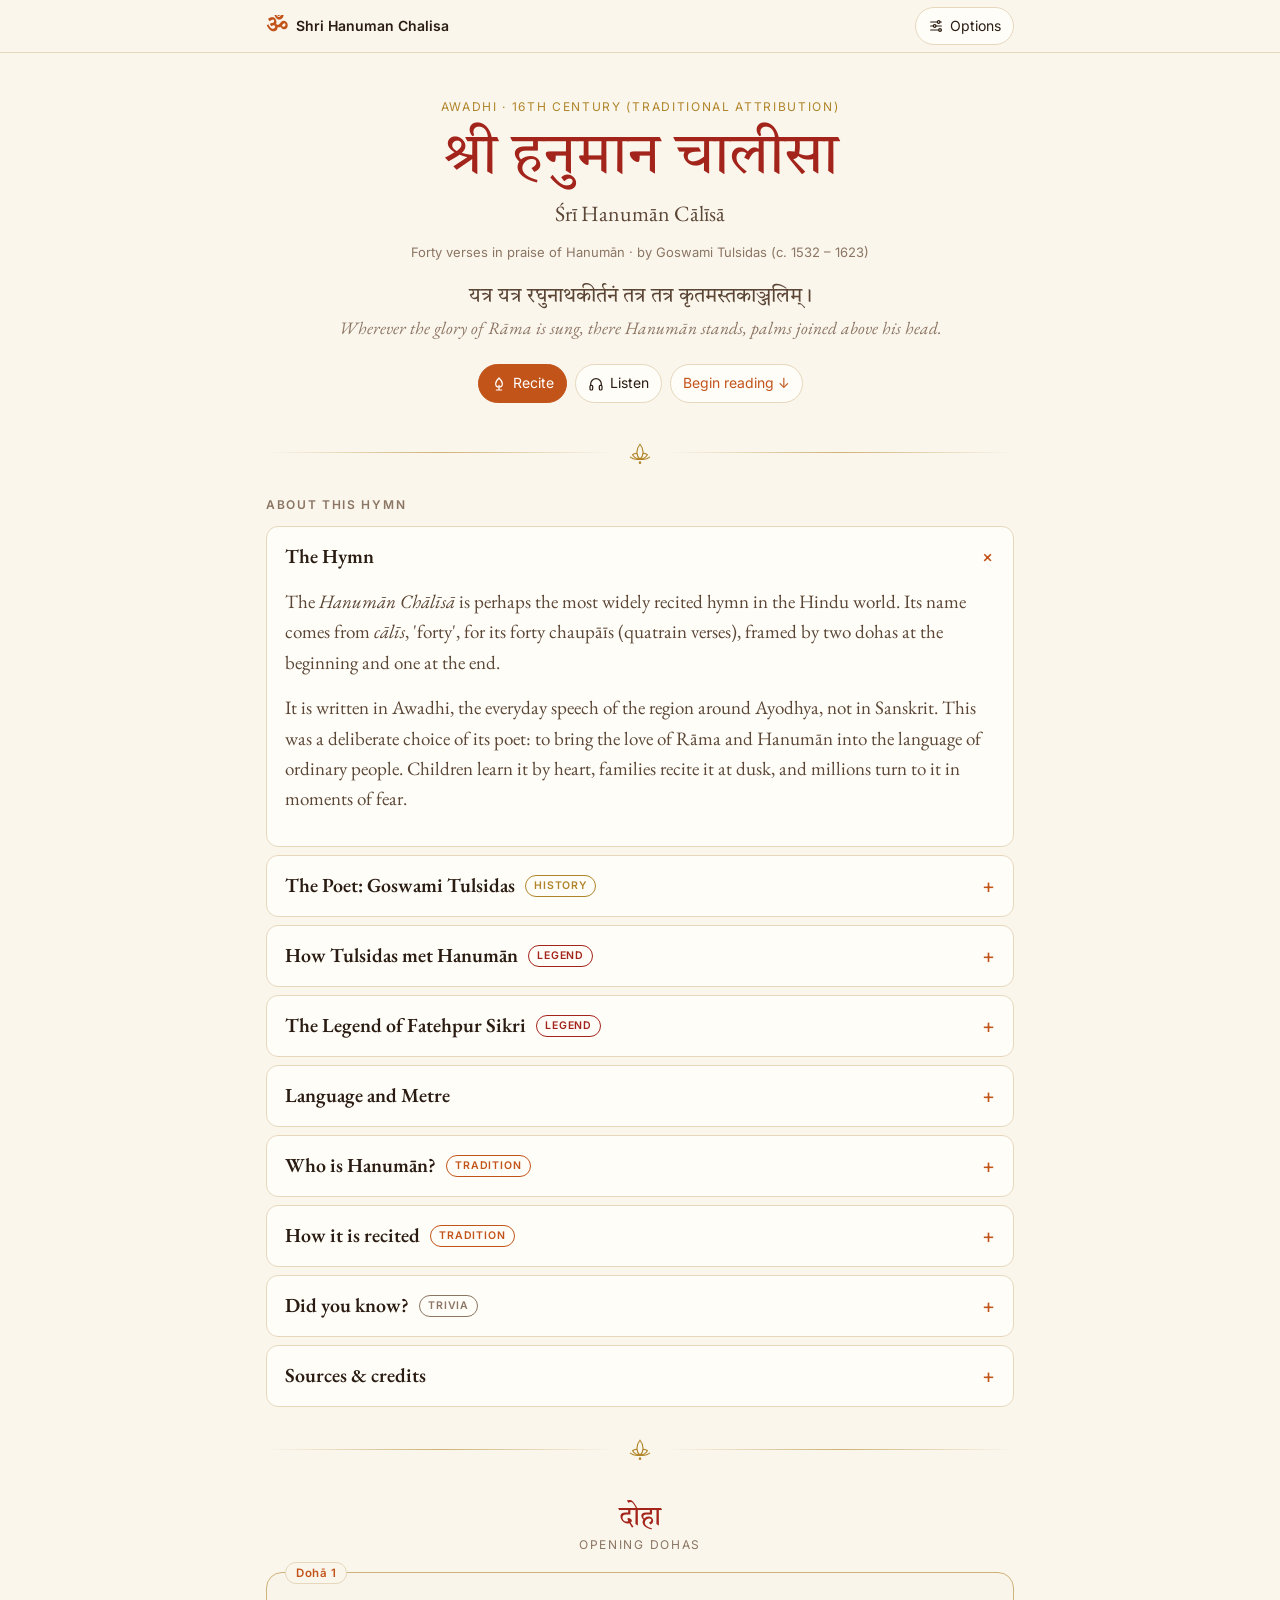
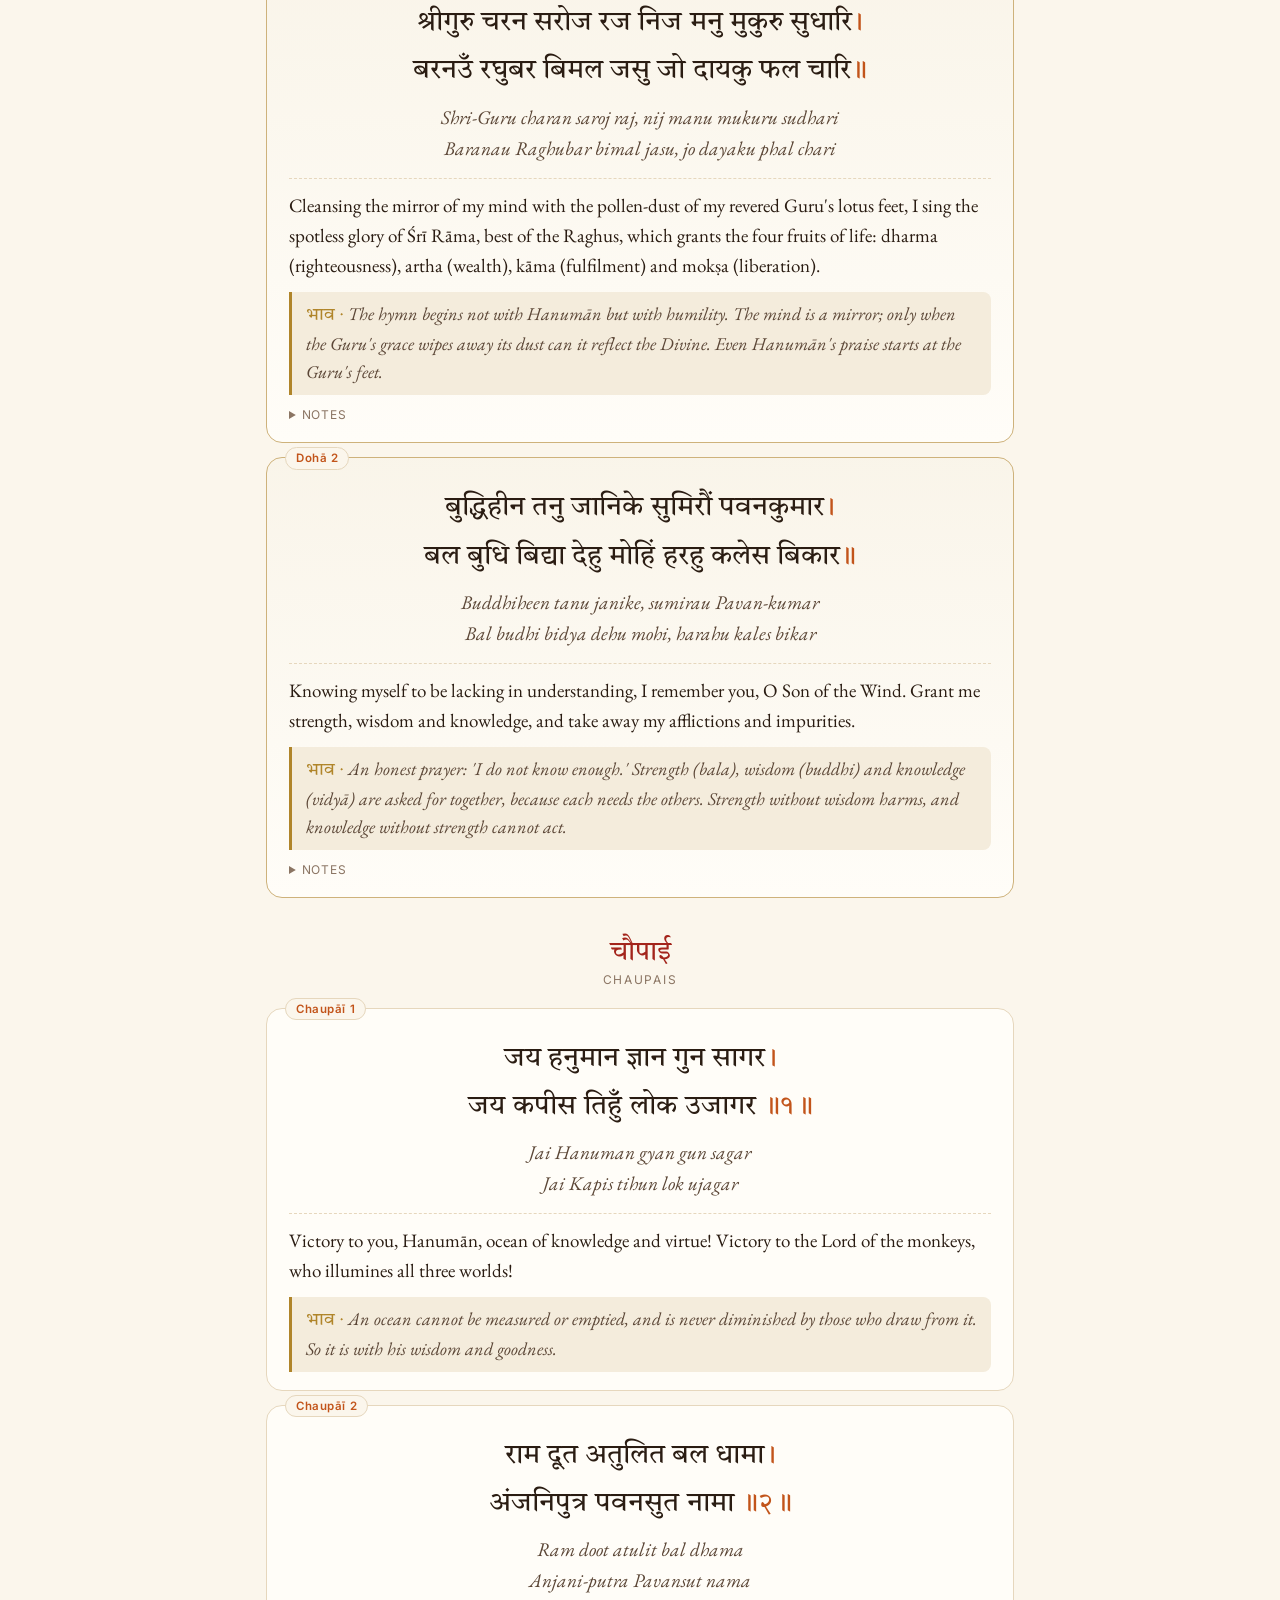
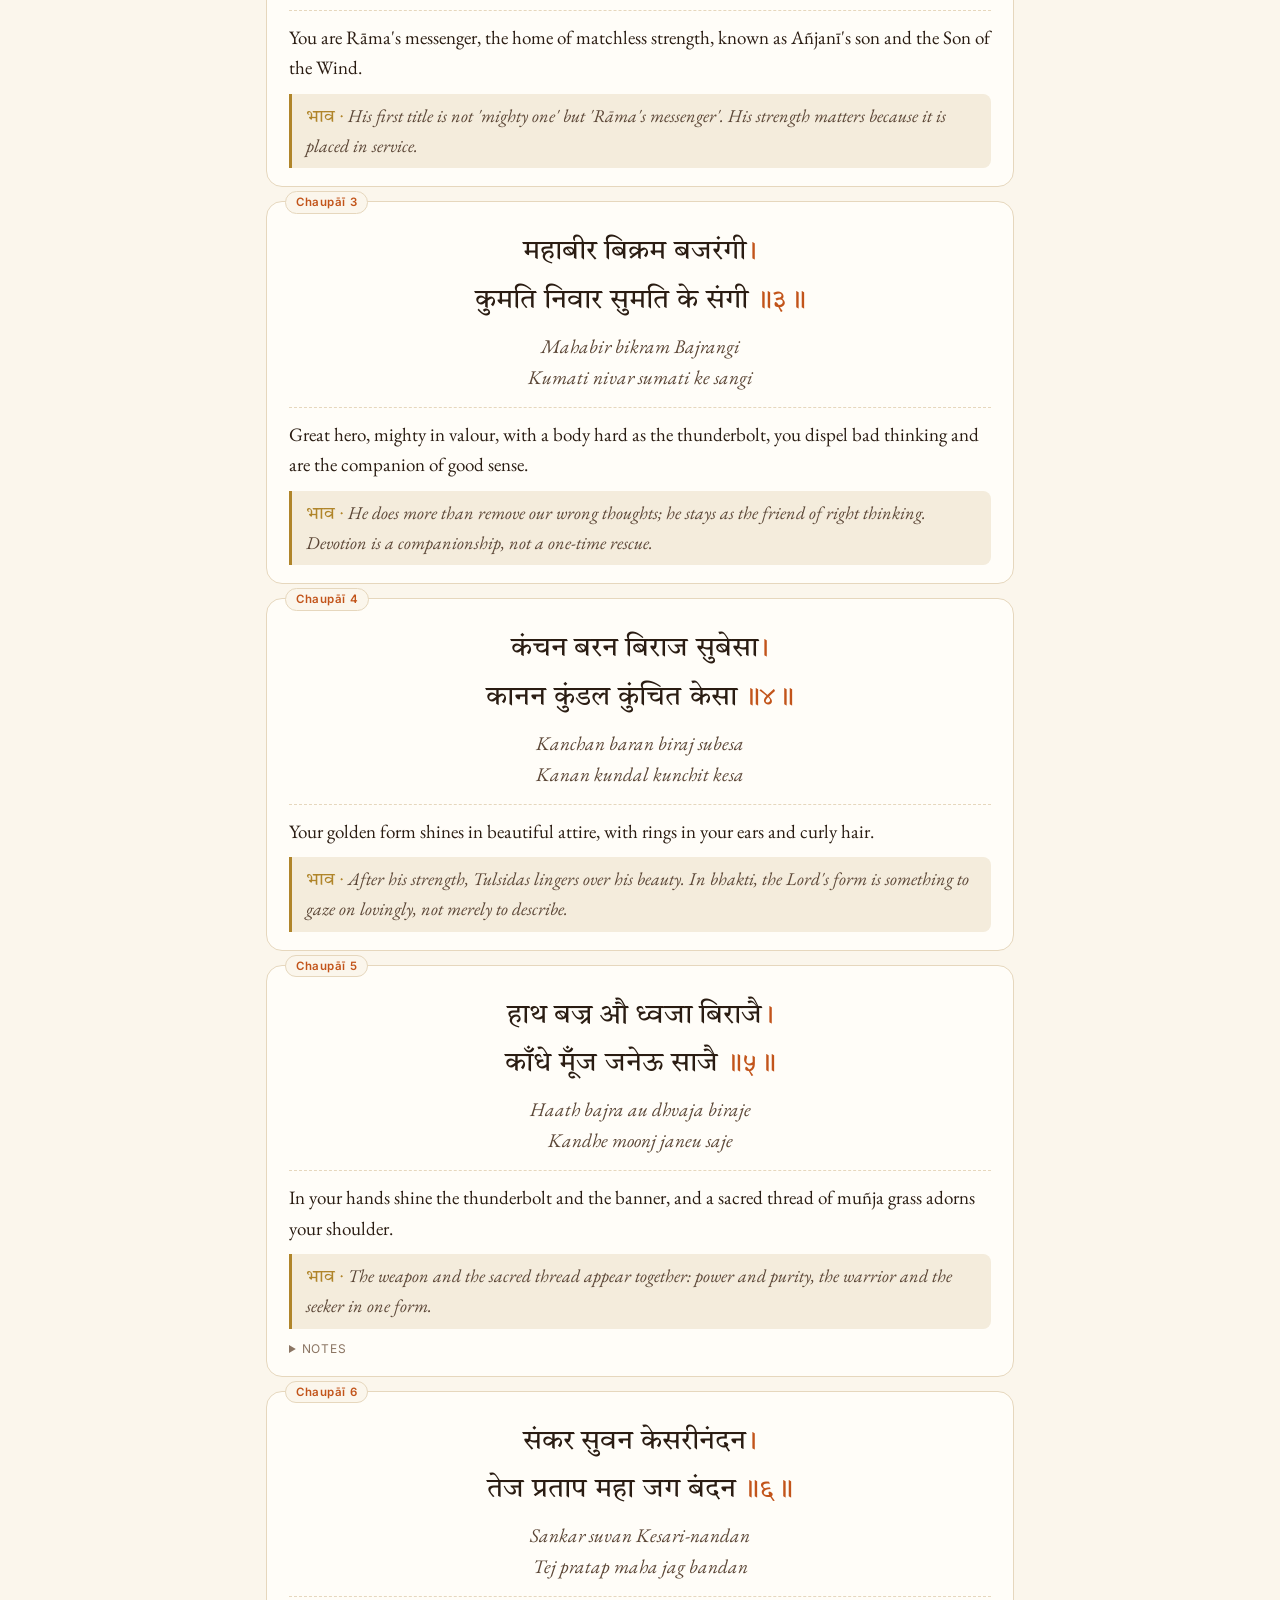
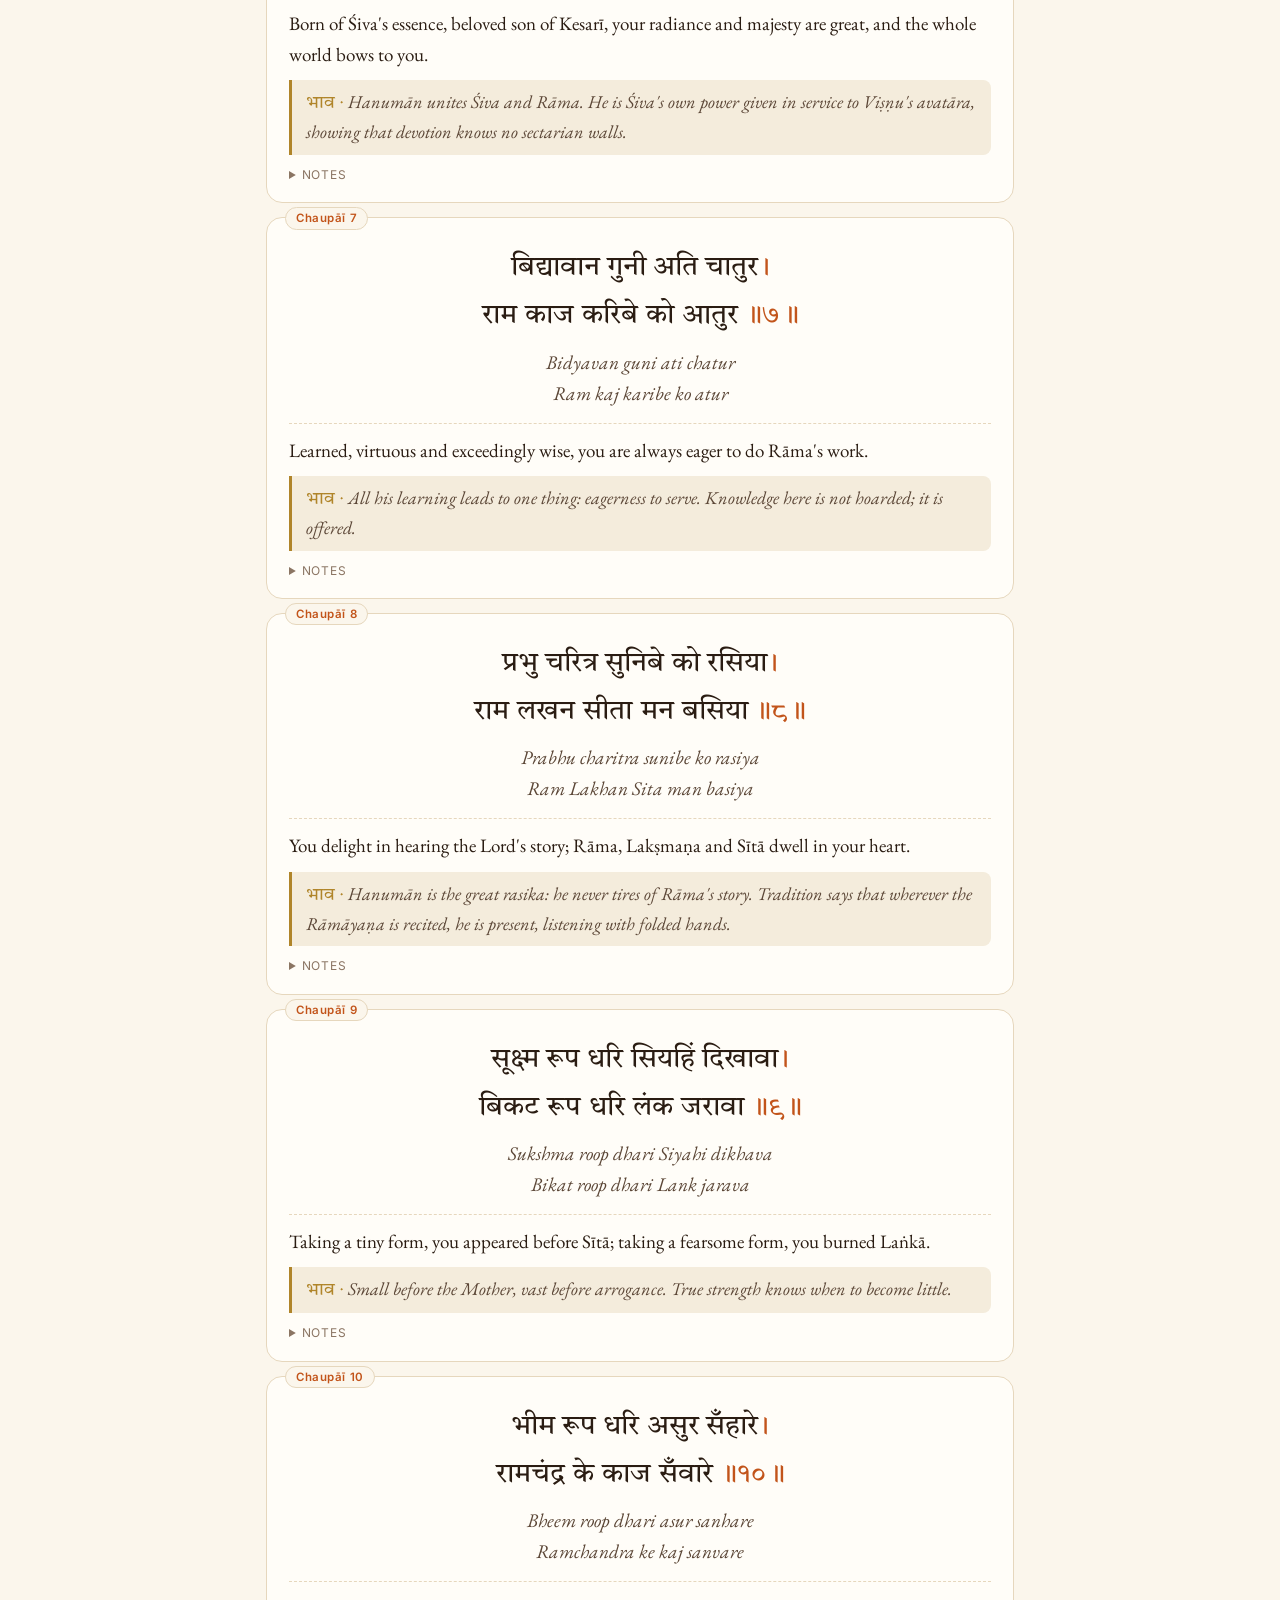
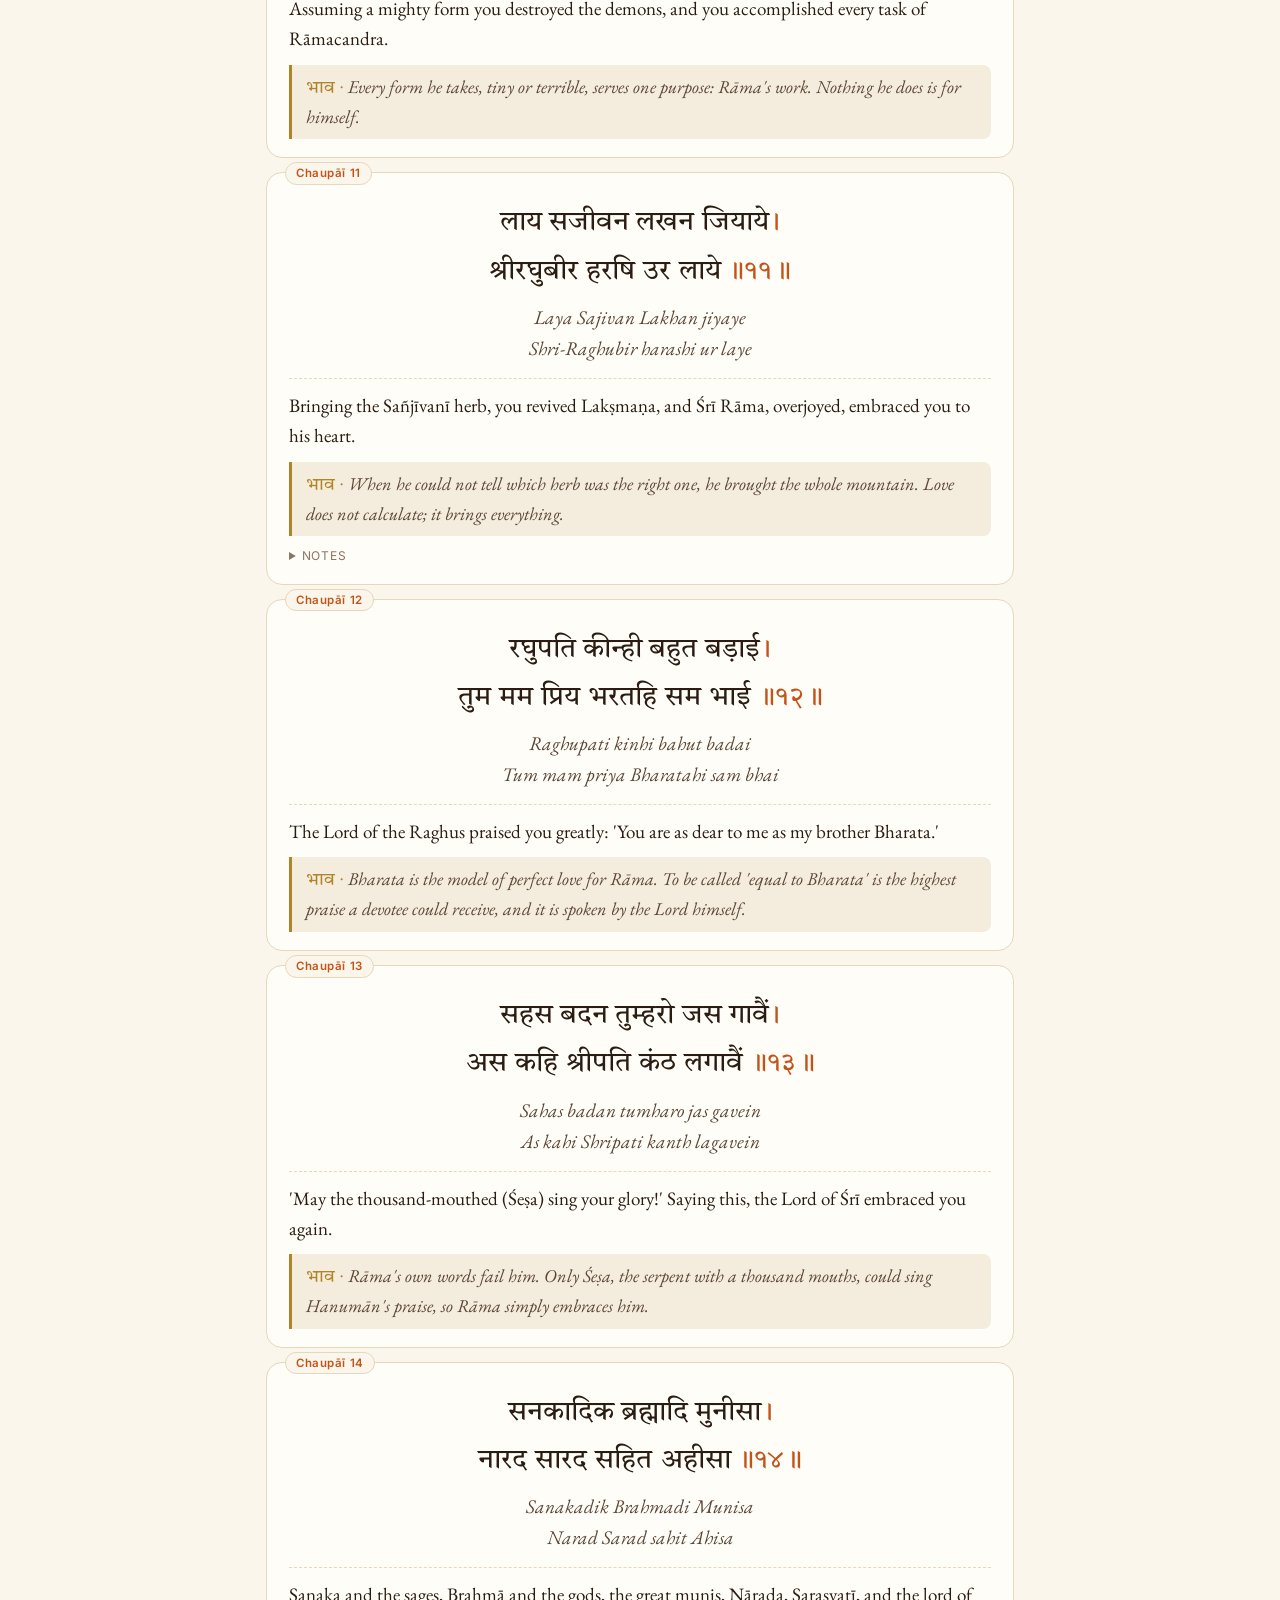
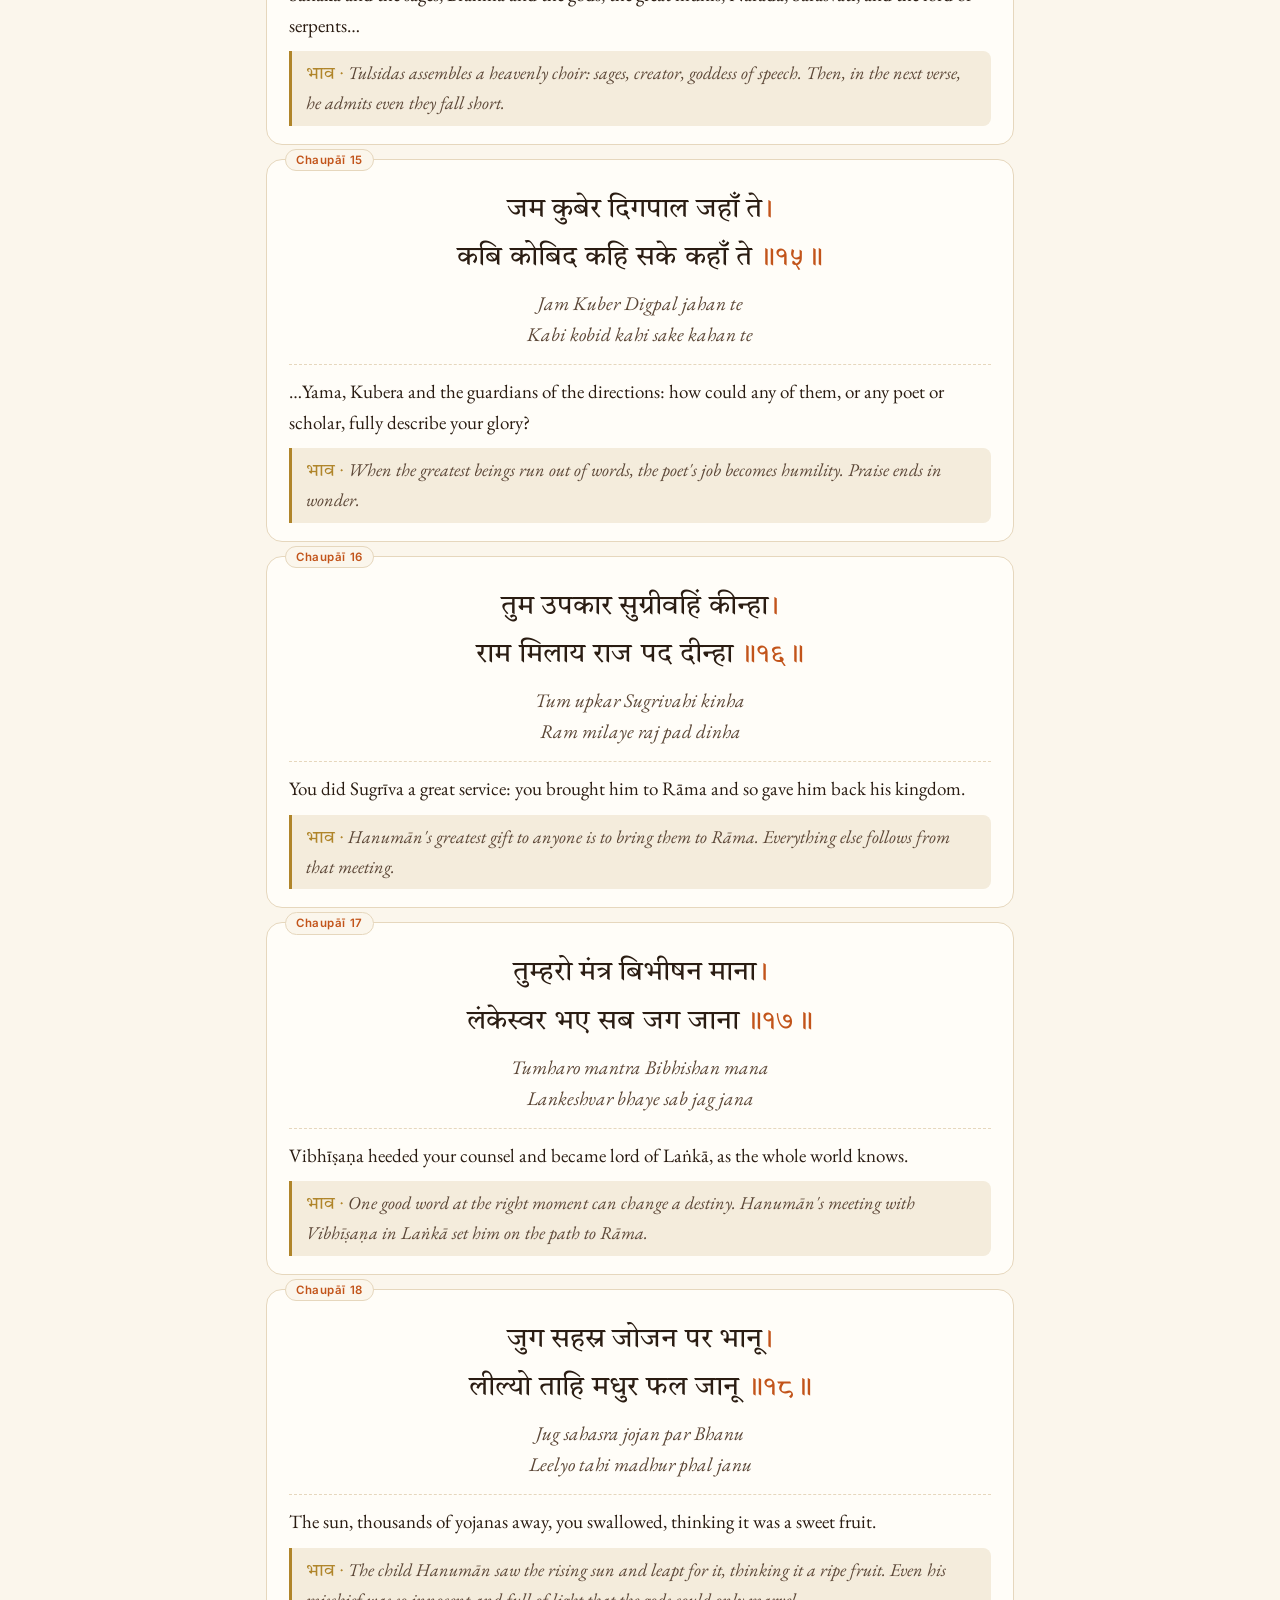
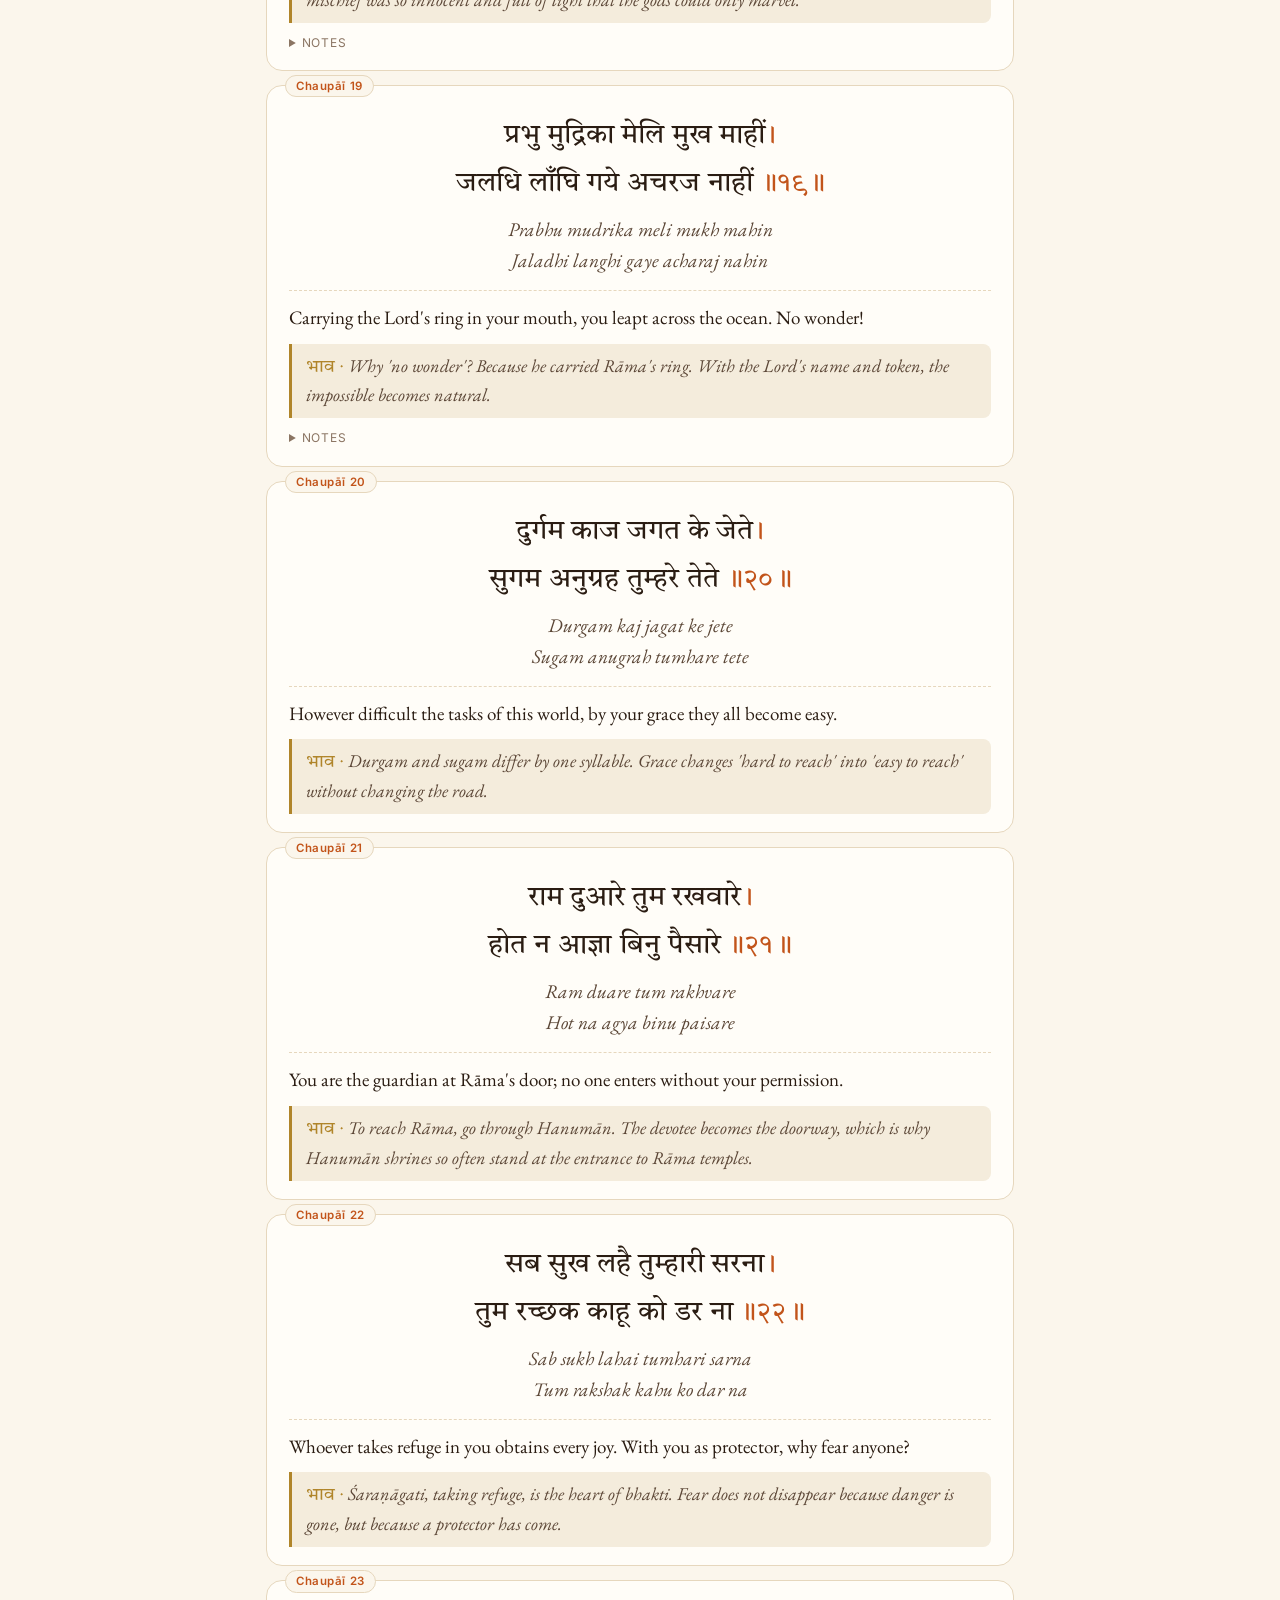
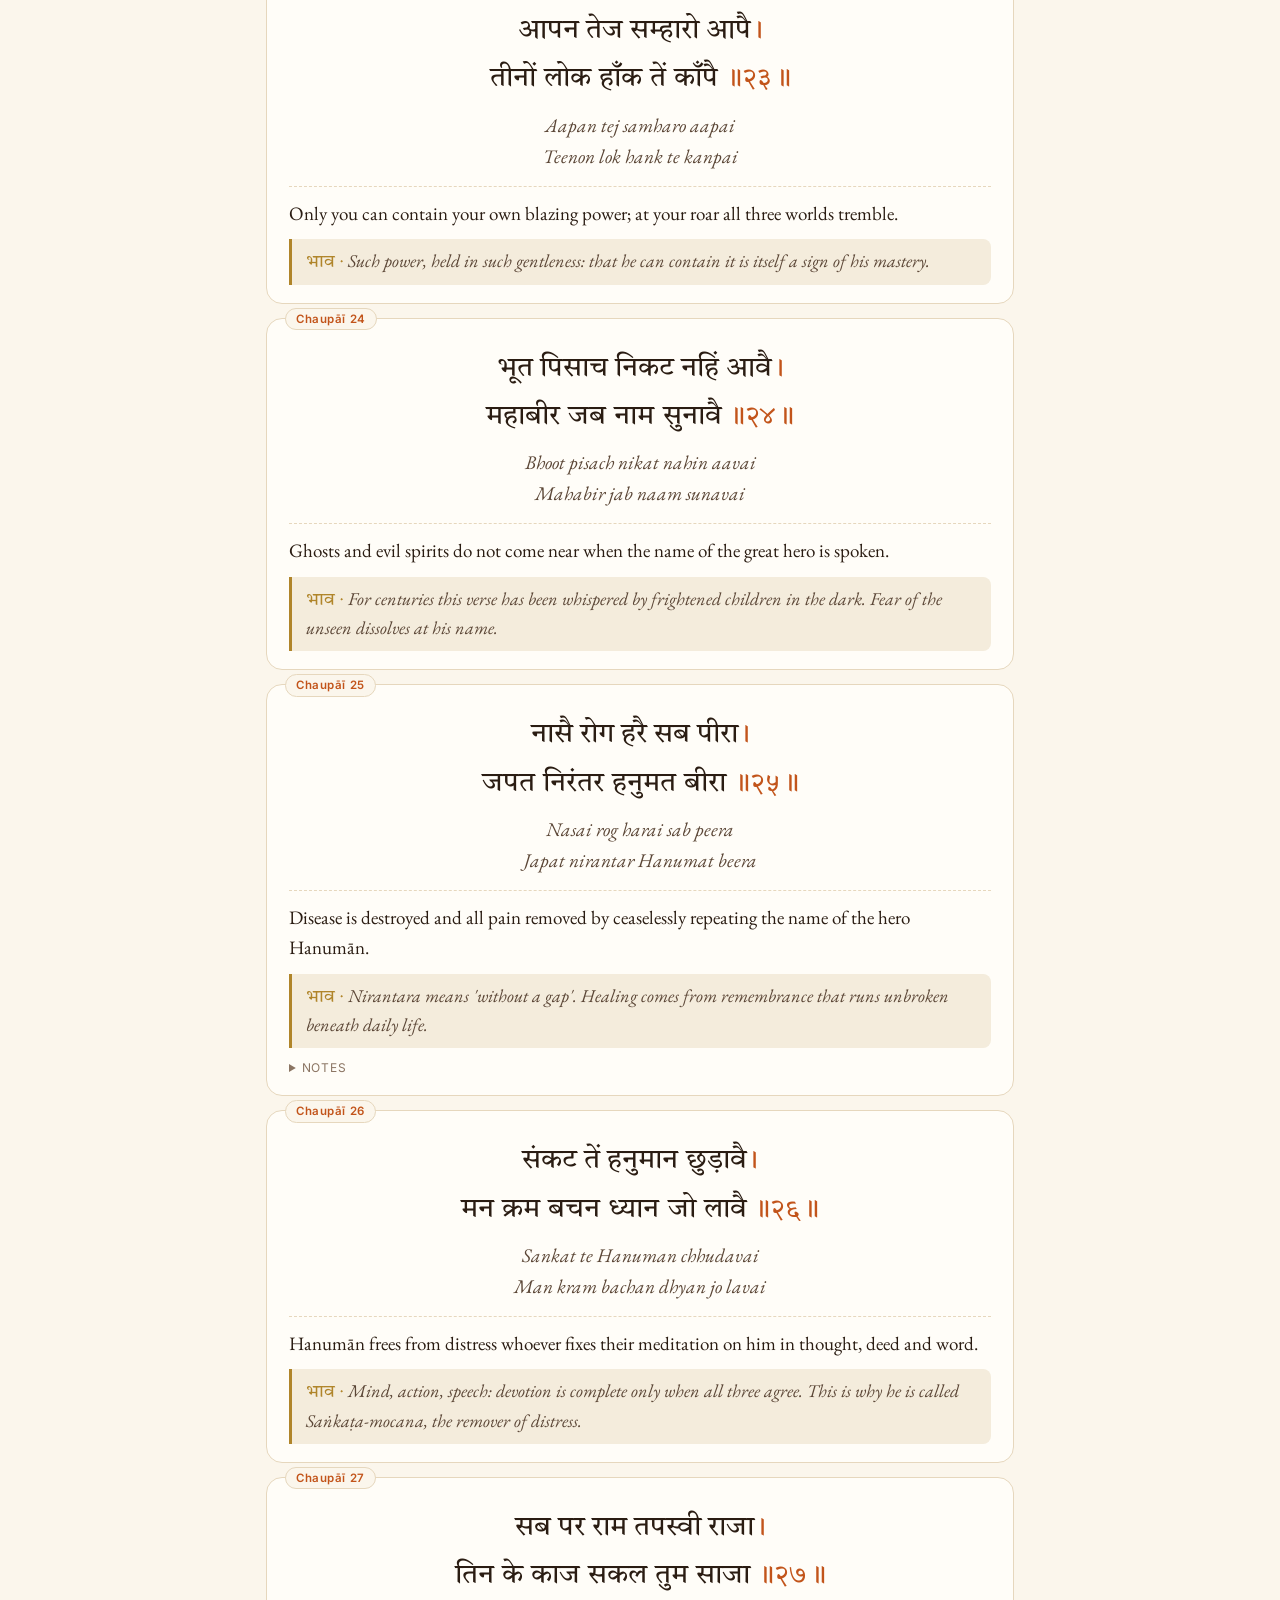
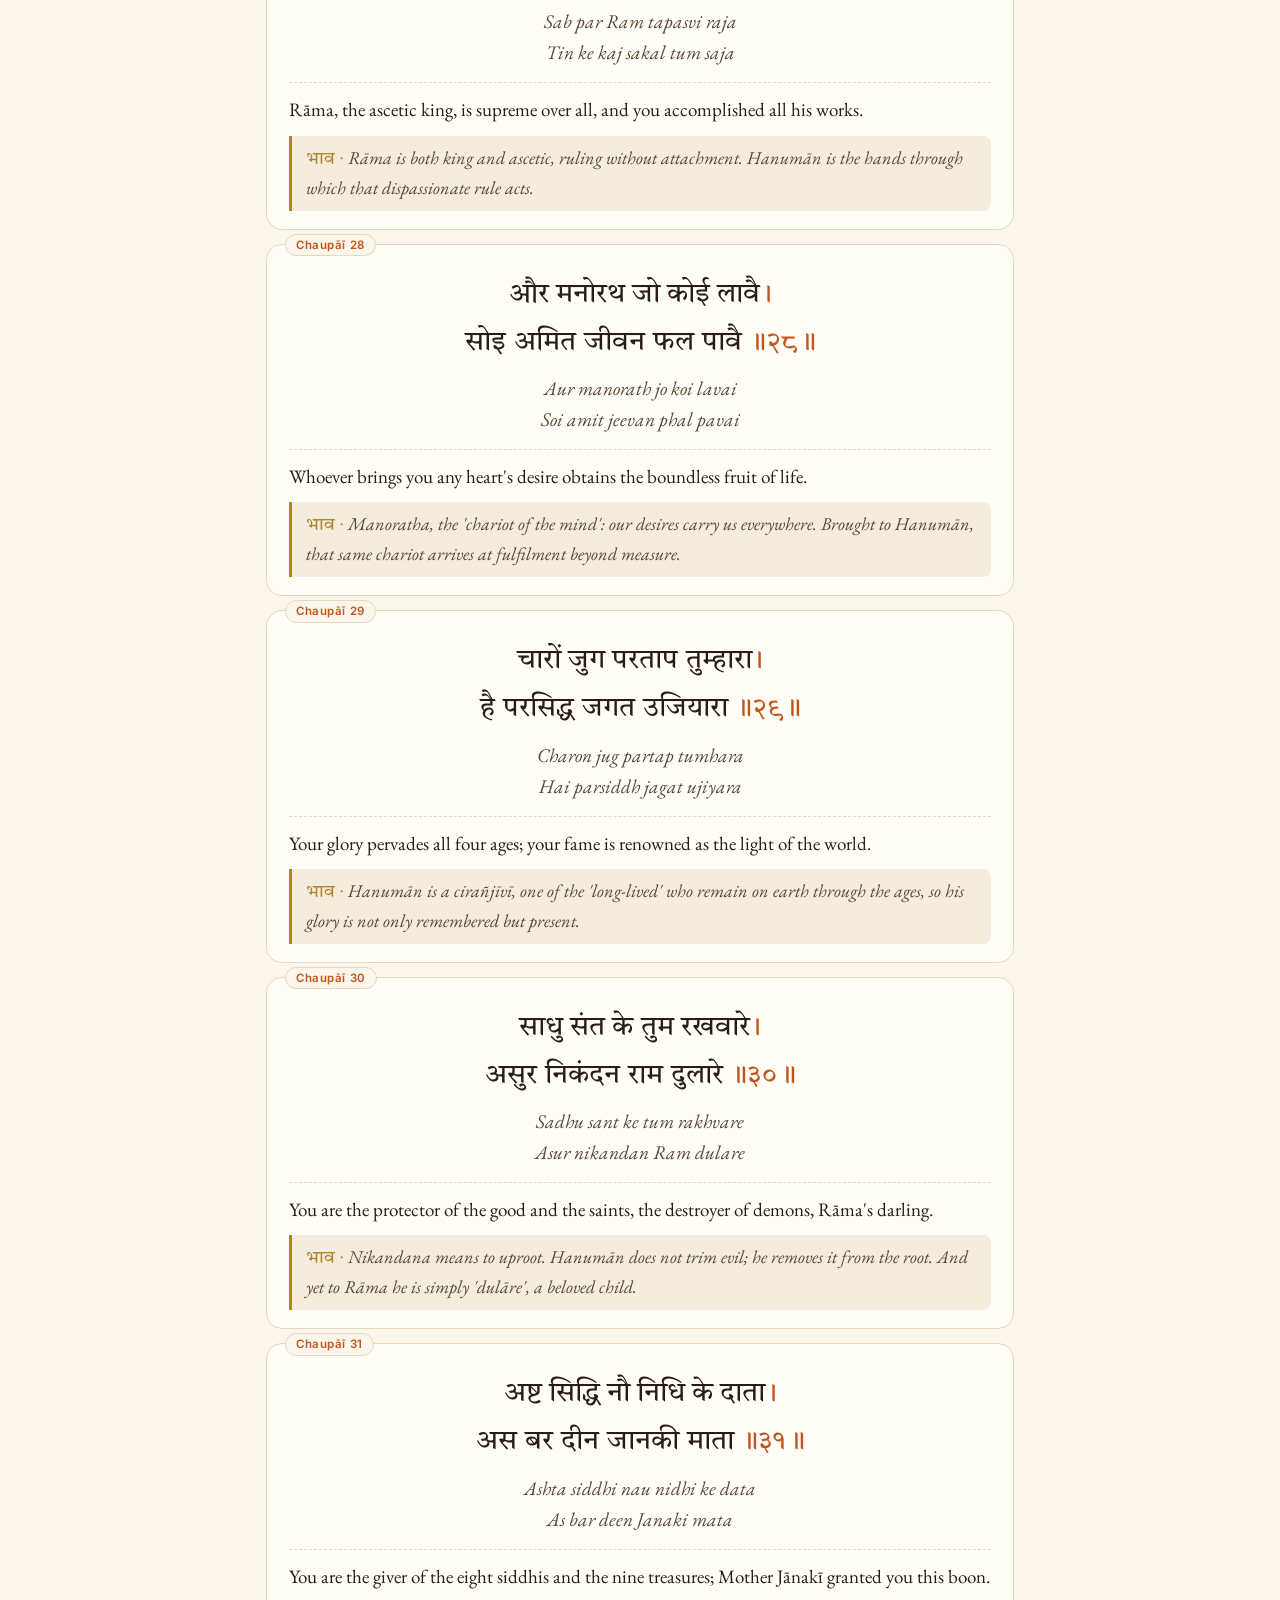
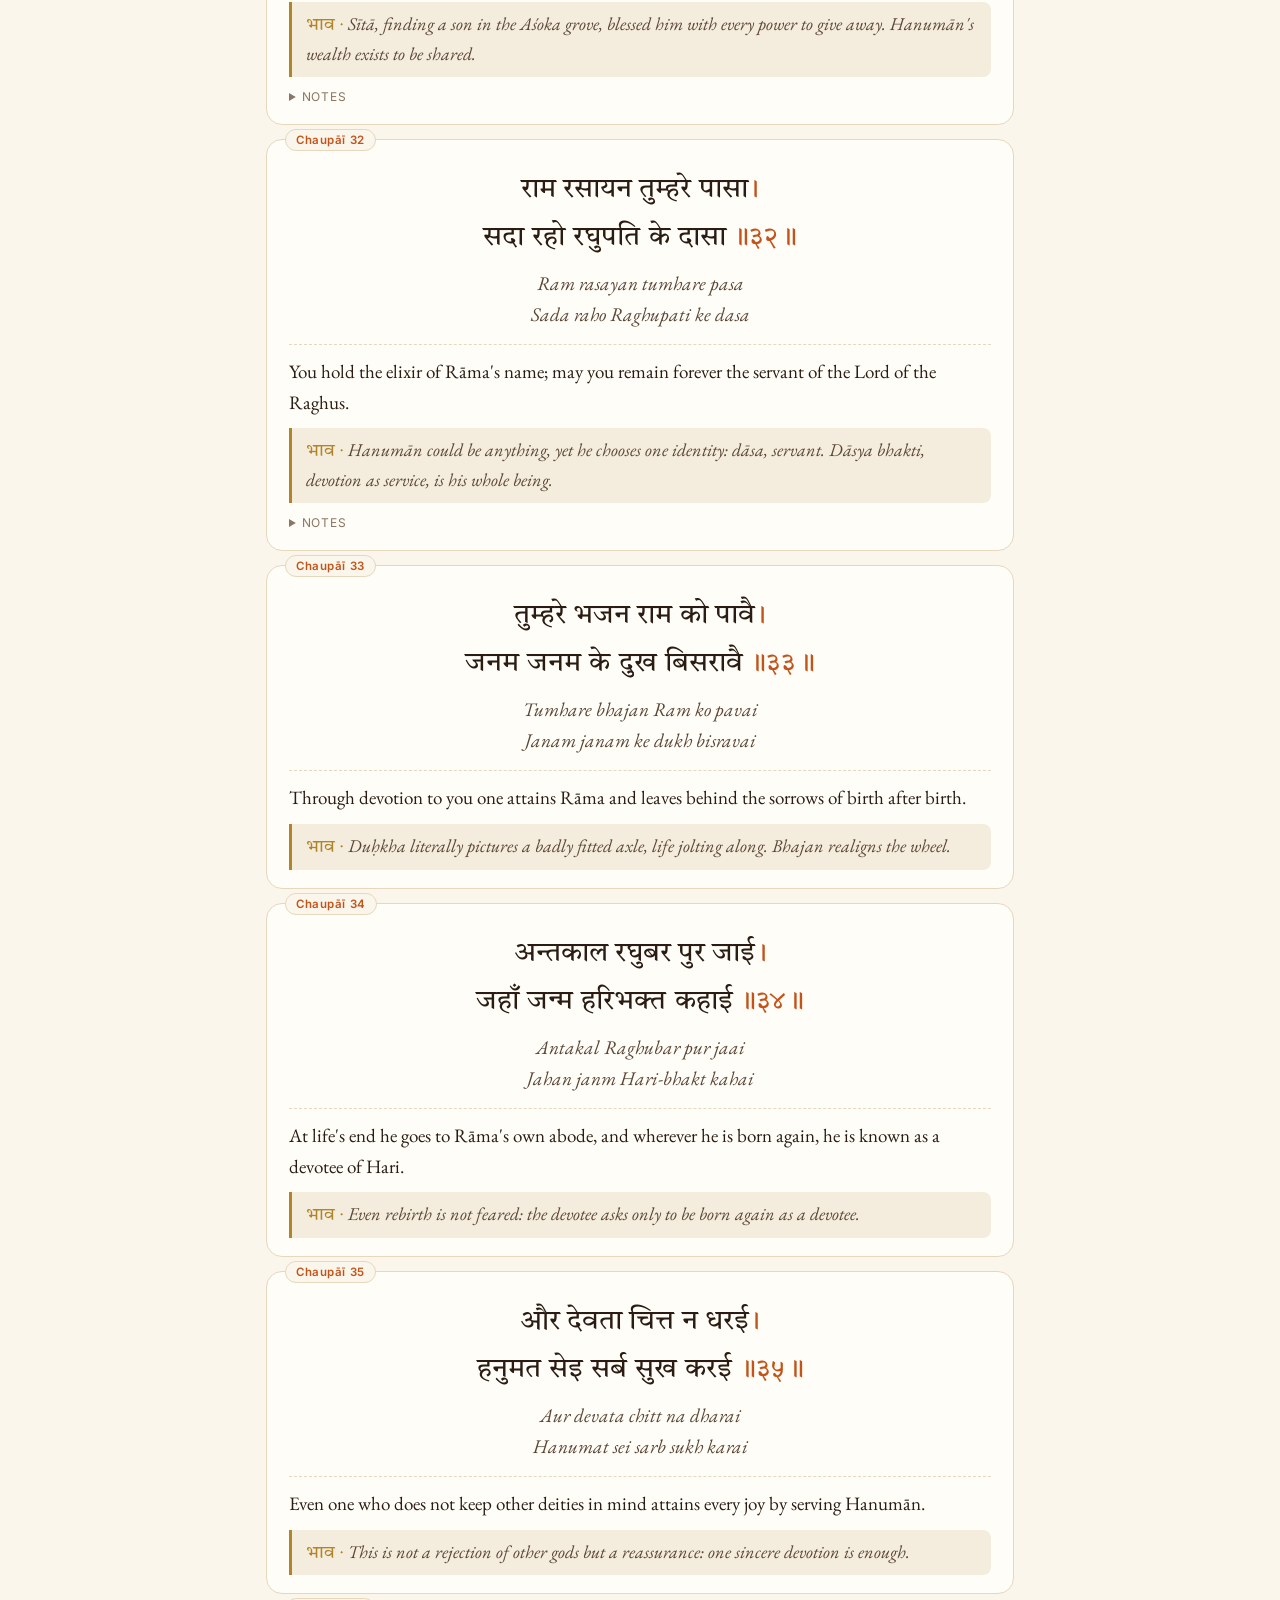
==== song.html @ 13879341 "Devotional songs site with the Hanuman Chalisa Static reader for devotional songs: original text in " ====
<!doctype html>
<html lang="en">
<head>
  <meta charset="utf-8">
  <meta name="viewport" content="width=device-width, initial-scale=1, viewport-fit=cover">
  <title>Devotional Songs</title>
  <meta name="description" content="Devotional song with original text, transliteration, word-by-word meaning and context.">
  <meta property="og:title" content="Shri Hanuman Chalisa · Devotional Songs">
  <meta property="og:description" content="All 43 verses, word by word and root by root, with the stories behind them.">
  <meta property="og:image" content="thumb.png">
  <link rel="icon" href="data:image/svg+xml,%3Csvg xmlns='http://www.w3.org/2000/svg' viewBox='0 0 100 100'%3E%3Ctext y='.9em' font-size='90'%3E%F0%9F%AA%94%3C/text%3E%3C/svg%3E">
  <link rel="preconnect" href="https://fonts.googleapis.com">
  <link rel="preconnect" href="https://fonts.gstatic.com" crossorigin>
  <link rel="stylesheet" href="https://fonts.googleapis.com/css2?family=EB+Garamond:ital,wght@0,400;0,600;1,400&family=Inter:wght@400;600&family=Tiro+Devanagari+Hindi&display=swap">
  <link rel="stylesheet" href="assets/css/styles.css">
</head>
<body>
  <header class="topbar">
    <div class="wrap">
      <a class="home" href="index.html"><span class="om">ॐ</span><span id="crumb">Devotional Songs</span></a>
      <button class="btn" id="settingsBtn" aria-label="Reading options"></button>
    </div>
  </header>

  <main class="wrap">
    <section class="song-head" id="songHead" aria-live="polite"></section>
    <div class="ornament" id="orn1"></div>
    <section class="about" id="about"></section>
    <div class="ornament" id="orn2"></div>
    <section id="verses" aria-label="Verses"></section>
    <footer>
      <div class="ornament" id="orn3"></div>
      <p>॥ सियावर रामचंद्र की जय ॥ पवनसुत हनुमान की जय ॥</p>
      <p><a href="index.html">All songs</a> · Transliteration by <a href="https://github.com/indic-transliteration/sanscript.js" target="_blank" rel="noopener">Sanscript</a></p>
    </footer>
  </main>

  <div class="player" id="player" aria-label="Audio player"></div>
  <div class="scrim" id="scrim"></div>
  <aside class="drawer" id="drawer" aria-label="Reading options"></aside>
  <div class="recite" id="recite" role="dialog" aria-modal="true" aria-label="Recitation mode"></div>
  <div class="toast" id="reciteToast" role="status"></div>

  <script src="assets/vendor/sanscript.js"></script>
  <script src="assets/js/common.js"></script>
  <script src="assets/js/translit.js"></script>
  <script src="assets/js/reader.js"></script>
  <script src="assets/js/audio-sync.js"></script>
  <script src="assets/js/recite.js"></script>
  <script>
    document.querySelectorAll(".ornament").forEach((o) => (o.innerHTML = DS.icons.lotus));
  </script>
</body>
</html>
---- assets/css/styles.css ----
/* ───────────── Theme tokens ───────────── */
:root {
  --bg: #fbf6ec;
  --bg-elev: #fffdf8;
  --bg-sunk: #f4ecdc;
  --ink: #2a1c12;
  --ink-soft: #5b4636;
  --ink-faint: #8b7563;
  --rule: #e6d7bd;
  --accent: #c2541a;        /* saffron */
  --accent-2: #a3241b;      /* vermilion / sindoor */
  --gold: #b0852a;
  --highlight: #fff1cf;
  --shadow: 0 1px 2px rgba(80, 50, 20, .06), 0 8px 24px rgba(80, 50, 20, .06);
  --font-deva: "Tiro Devanagari Hindi", "Noto Serif Devanagari", serif;
  --font-indic: "Noto Serif Kannada", "Noto Serif Telugu", "Noto Serif Tamil", "Noto Serif Malayalam",
                "Noto Serif Gujarati", "Noto Serif Bengali", "Noto Serif Gurmukhi", "Noto Serif Oriya", serif;
  --font-body: "EB Garamond", "Iowan Old Style", Georgia, serif;
  --font-ui: "Inter", system-ui, -apple-system, "Segoe UI", sans-serif;
  --scale: 1;
  --orig-scale: 1;
  color-scheme: light;
}
@media (prefers-color-scheme: dark) {
  :root:not([data-theme="light"]):not([data-theme="diya"]) {
    --bg: #15100c; --bg-elev: #1d1712; --bg-sunk: #110d0a;
    --ink: #f1e6d4; --ink-soft: #cdbba2; --ink-faint: #94816b;
    --rule: #3a2e23; --accent: #f0a04b; --accent-2: #ec6f5c; --gold: #d9b25f;
    --highlight: #3a2a14; --shadow: 0 1px 2px rgba(0,0,0,.3), 0 8px 24px rgba(0,0,0,.25);
    color-scheme: dark;
  }
}
:root[data-theme="dark"] {
  --bg: #15100c; --bg-elev: #1d1712; --bg-sunk: #110d0a;
  --ink: #f1e6d4; --ink-soft: #cdbba2; --ink-faint: #94816b;
  --rule: #3a2e23; --accent: #f0a04b; --accent-2: #ec6f5c; --gold: #d9b25f;
  --highlight: #3a2a14; --shadow: 0 1px 2px rgba(0,0,0,.3), 0 8px 24px rgba(0,0,0,.25);
  color-scheme: dark;
}
:root[data-theme="diya"] {
  --bg: #f1e2bf; --bg-elev: #f8eccf; --bg-sunk: #e8d4a8;
  --ink: #3a210f; --ink-soft: #64401f; --ink-faint: #8d6a43;
  --rule: #d8bd87; --accent: #b4410f; --accent-2: #8c1c12; --gold: #9a6d16;
  --highlight: #ffe3a3;
  color-scheme: light;
}

/* ───────────── Base ───────────── */
*, *::before, *::after { box-sizing: border-box; }
html { -webkit-text-size-adjust: 100%; }
body {
  margin: 0;
  background: var(--bg);
  color: var(--ink);
  font-family: var(--font-body);
  font-size: calc(19px * var(--scale));
  line-height: 1.6;
  transition: background .3s, color .3s;
}
a { color: var(--accent); text-decoration-thickness: 1px; text-underline-offset: 3px; }
button { font: inherit; color: inherit; }
em { font-style: italic; }
.wrap { max-width: 780px; margin: 0 auto; padding: 0 16px; }
.visually-hidden { position: absolute; width: 1px; height: 1px; overflow: hidden; clip: rect(0 0 0 0); white-space: nowrap; }

/* ───────────── Top bar ───────────── */
.topbar {
  position: sticky; top: 0; z-index: 30;
  background: color-mix(in srgb, var(--bg) 88%, transparent);
  backdrop-filter: blur(10px);
  -webkit-backdrop-filter: blur(10px);
  border-bottom: 1px solid var(--rule);
  font-family: var(--font-ui);
  font-size: 14px;
}
.topbar .wrap { display: flex; align-items: center; gap: 8px; height: 52px; }
.topbar .home { text-decoration: none; color: var(--ink); font-weight: 600; display: flex; align-items: center; gap: 8px; margin-right: auto; min-width: 0; }
.topbar .home span { white-space: nowrap; overflow: hidden; text-overflow: ellipsis; }
.topbar .om { font-family: var(--font-deva); color: var(--accent); font-size: 22px; line-height: 1; }
.btn { text-decoration: none;
  display: inline-flex; align-items: center; gap: 6px; text-decoration: none;
  border: 1px solid var(--rule); background: var(--bg-elev);
  padding: 7px 12px; border-radius: 999px; cursor: pointer;
  font-family: var(--font-ui); font-size: 14px; white-space: nowrap;
}
.btn:hover { border-color: var(--accent); }
.btn.primary { background: var(--accent); border-color: var(--accent); color: #fff; }
.btn svg { width: 16px; height: 16px; }
.btn.icon { padding: 7px; }

/* ───────────── Ornaments ───────────── */
.ornament { display: flex; align-items: center; gap: 12px; color: var(--gold); margin: 28px 0; }
.ornament::before, .ornament::after { content: ""; flex: 1; height: 1px; background: linear-gradient(90deg, transparent, var(--gold), transparent); opacity: .6; }
.ornament svg { width: 28px; height: 28px; flex: none; }

/* ───────────── Library page ───────────── */
.hero { text-align: center; padding: 56px 0 24px; }
.hero h1 { font-family: var(--font-deva); font-weight: 400; font-size: clamp(34px, 7vw, 52px); margin: 0; color: var(--accent-2); line-height: 1.3; }
.hero p { color: var(--ink-soft); margin: 8px auto 0; max-width: 34em; font-size: 1.05em; }
.cards { display: grid; gap: 16px; grid-template-columns: repeat(auto-fill, minmax(260px, 1fr)); padding: 16px 0 64px; }
.card {
  display: block; text-decoration: none; color: inherit;
  background: var(--bg-elev); border: 1px solid var(--rule); border-radius: 16px;
  padding: 22px; box-shadow: var(--shadow); position: relative; overflow: hidden;
  transition: transform .2s, border-color .2s;
}
.card:hover { transform: translateY(-2px); border-color: var(--accent); }
.card::before { content: ""; position: absolute; inset: 0 0 auto 0; height: 4px; background: linear-gradient(90deg, var(--accent), var(--accent-2)); }
.card .deva { font-family: var(--font-deva); font-size: 1.6em; color: var(--accent-2); line-height: 1.3; }
.card .en { font-weight: 600; margin-top: 2px; }
.card .meta { font-family: var(--font-ui); font-size: 12.5px; color: var(--ink-faint); margin: 8px 0 10px; letter-spacing: .02em; }
.card p { margin: 0; color: var(--ink-soft); font-size: .95em; }
.card.soon { opacity: .6; border-style: dashed; box-shadow: none; }
.card.soon::before { display: none; }

/* ───────────── Song header ───────────── */
.song-head { text-align: center; padding: 44px 0 8px; }
.song-head .kicker { font-family: var(--font-ui); font-size: 12px; letter-spacing: .14em; text-transform: uppercase; color: var(--gold); }
.song-head h1 { font-family: var(--font-deva); font-weight: 400; color: var(--accent-2); font-size: clamp(36px, 8vw, 58px); margin: 6px 0 0; line-height: 1.25; }
.song-head .sub { font-size: 1.15em; color: var(--ink-soft); margin-top: 2px; }
.song-head .byline { font-family: var(--font-ui); font-size: 13px; color: var(--ink-faint); margin-top: 10px; }
.epigraph { text-align: center; margin: 20px auto 0; max-width: 32em; }
.epigraph .deva { font-family: var(--font-deva); color: var(--ink-soft); font-size: 1.05em; }
.epigraph .en { font-style: italic; color: var(--ink-faint); font-size: .92em; }
.head-actions { display: flex; flex-wrap: wrap; justify-content: center; gap: 8px; margin-top: 22px; }

/* ───────────── About ───────────── */
.about { margin-top: 8px; }
.about h2, .section-title { font-family: var(--font-ui); font-size: 12px; letter-spacing: .14em; text-transform: uppercase; color: var(--ink-faint); font-weight: 600; margin: 0 0 12px; }
details.about-card {
  background: var(--bg-elev); border: 1px solid var(--rule); border-radius: 12px;
  margin-bottom: 8px; overflow: hidden;
}
details.about-card summary {
  list-style: none; cursor: pointer; padding: 14px 18px;
  display: flex; align-items: center; gap: 10px; font-weight: 600; font-size: 1.05em;
}
details.about-card summary::-webkit-details-marker { display: none; }
details.about-card summary::after { content: "+"; margin-left: auto; font-family: var(--font-ui); color: var(--accent); font-weight: 400; font-size: 20px; transition: transform .2s; }
details.about-card[open] summary::after { transform: rotate(45deg); }
details.about-card .body { padding: 0 18px 16px; color: var(--ink-soft); }
details.about-card .body p { margin: 0 0 .8em; }
.tag { font-family: var(--font-ui); font-size: 10.5px; font-weight: 600; letter-spacing: .08em; text-transform: uppercase; padding: 2px 8px; border-radius: 999px; border: 1px solid currentColor; }
.tag.legend { color: var(--accent-2); }
.tag.history { color: var(--gold); }
.tag.tradition { color: var(--accent); }
.tag.overview, .tag.trivia { color: var(--ink-faint); }
.sources { font-size: .9em; padding-left: 1.2em; margin: 0; }
.sources li { margin-bottom: 4px; }

/* ───────────── Verses ───────────── */
.section-head { text-align: center; margin: 40px 0 18px; }
.section-head .deva { font-family: var(--font-deva); font-size: 1.4em; color: var(--accent-2); line-height: 1.2; }
.section-head .en { font-family: var(--font-ui); font-size: 12px; letter-spacing: .14em; text-transform: uppercase; color: var(--ink-faint); }

.verse {
  position: relative; background: var(--bg-elev); border: 1px solid var(--rule);
  border-radius: 16px; padding: 22px 22px 18px; margin-bottom: 14px;
  scroll-margin-top: 80px; transition: background .3s, border-color .3s, box-shadow .3s;
}
.verse.doha { border-color: color-mix(in srgb, var(--gold) 45%, var(--rule)); background: linear-gradient(180deg, color-mix(in srgb, var(--gold) 7%, var(--bg-elev)), var(--bg-elev)); }
.verse.playing { background: var(--highlight); border-color: var(--accent); box-shadow: 0 0 0 3px color-mix(in srgb, var(--accent) 20%, transparent); }
.verse .num {
  position: absolute; top: -11px; left: 18px;
  font-family: var(--font-ui); font-size: 11.5px; font-weight: 600; letter-spacing: .05em;
  background: var(--bg); border: 1px solid var(--rule); color: var(--accent); padding: 1px 10px; border-radius: 999px;
}
.verse .num .deva-num { font-family: var(--font-deva); font-weight: 400; margin-left: 4px; color: var(--ink-faint); }
.verse .tools { position: absolute; top: 10px; right: 10px; display: flex; gap: 4px; opacity: 0; transition: opacity .2s; }
.verse:hover .tools, .verse:focus-within .tools { opacity: 1; }
.tool-btn { border: none; background: transparent; cursor: pointer; padding: 4px; border-radius: 6px; color: var(--ink-faint); }
.tool-btn:hover { color: var(--accent); background: var(--bg-sunk); }
.tool-btn svg { width: 16px; height: 16px; display: block; }
@media (hover: none) { .verse .tools { opacity: 1; } }

.orig { font-family: var(--font-deva); font-size: calc(1.45em * var(--orig-scale)); line-height: 1.75; color: var(--ink); margin: 4px 0 0; text-align: center; }
.orig.indic { font-family: var(--font-indic); font-size: calc(1.3em * var(--orig-scale)); }
.orig .ln { display: block; }
.orig .danda { color: var(--accent); margin-left: .15em; }
.nowrap { white-space: nowrap; }
body.gloss-interlinear .nowrap { display: inline-flex; align-items: flex-start; white-space: normal; }
.w {
  display: inline; border: none; background: none; padding: 0 .02em; margin: 0; cursor: pointer;
  font: inherit; color: inherit; border-radius: 4px;
  text-decoration: underline dotted transparent; text-underline-offset: .3em;
  transition: background .15s, text-decoration-color .15s;
}
body.gloss-tap .w:hover, .w[aria-expanded="true"] { background: color-mix(in srgb, var(--accent) 14%, transparent); text-decoration-color: var(--accent); }
body.gloss-off .w { cursor: text; }

.translit { text-align: center; color: var(--ink-soft); font-style: italic; margin-top: 6px; font-size: 1.02em; }
.translit .ln { display: block; }

/* Interlinear */
body.gloss-interlinear .orig { text-align: left; }
body.gloss-interlinear .orig .ln { display: flex; flex-wrap: wrap; gap: 6px 14px; margin-bottom: 14px; justify-content: center; }
body.gloss-interlinear .w { display: inline-flex; flex-direction: column; align-items: center; cursor: default; padding: 2px 4px; max-width: 9.5em; }
body.gloss-interlinear .w .wt { font-family: var(--font-body); font-style: italic; font-size: calc(.5em / var(--orig-scale)); color: var(--ink-soft); line-height: 1.3; }
body.gloss-interlinear .w .wg { font-family: var(--font-body); font-size: calc(.46em / var(--orig-scale)); color: var(--ink-faint); line-height: 1.25; text-align: center; }
body:not(.gloss-interlinear) .w .wt, body:not(.gloss-interlinear) .w .wg { display: none; }
body.gloss-interlinear .translit { display: none; }

.meaning { margin-top: 14px; padding-top: 12px; border-top: 1px dashed var(--rule); }
.meaning p { margin: 0; }
.bhava { margin-top: 10px; padding: 8px 14px; border-left: 3px solid var(--gold); background: var(--bg-sunk); border-radius: 0 8px 8px 0; color: var(--ink-soft); font-style: italic; font-size: .95em; }
.bhava::before { content: "भाव · "; font-family: var(--font-deva); font-style: normal; color: var(--gold); }
.notes { margin-top: 10px; font-size: .88em; color: var(--ink-soft); }
.notes summary { cursor: pointer; font-family: var(--font-ui); font-size: 12px; letter-spacing: .06em; text-transform: uppercase; color: var(--ink-faint); }
.notes ul { margin: 6px 0 0; padding-left: 1.2em; }
.notes li { margin-bottom: 4px; }

body.hide-orig .orig { display: none; }
body.hide-translit .translit { display: none; }
body.hide-meaning .meaning { display: none; }
body.hide-bhava .bhava { display: none; }
body.hide-notes .notes { display: none; }

/* ───────────── Popover ───────────── */
.pop {
  position: absolute; z-index: 50; width: min(320px, calc(100vw - 32px));
  background: var(--bg-elev); border: 1px solid var(--rule); border-radius: 12px;
  box-shadow: 0 12px 40px rgba(0,0,0,.18); padding: 14px 16px 12px; font-size: 16px;
  animation: pop .14s ease-out;
}
@keyframes pop { from { opacity: 0; transform: translateY(-4px); } to { opacity: 1; transform: none; } }
.pop .pw { font-family: var(--font-deva); font-size: 1.6em; color: var(--accent-2); line-height: 1.2; }
.pop .pt { font-style: italic; color: var(--ink-soft); }
.pop .pg { margin-top: 6px; font-weight: 600; }
.pop .pr { margin-top: 6px; font-size: .9em; color: var(--ink-soft); border-top: 1px dashed var(--rule); padding-top: 6px; }
.pop .pr b { font-family: var(--font-ui); font-size: 10.5px; letter-spacing: .08em; text-transform: uppercase; color: var(--gold); font-weight: 600; display: block; }
.pop .nav { display: flex; justify-content: space-between; margin-top: 8px; font-family: var(--font-ui); font-size: 12px; }
.pop .nav button { border: none; background: none; color: var(--accent); cursor: pointer; padding: 2px 0; }
.pop .nav button:disabled { color: var(--ink-faint); opacity: .4; cursor: default; }

/* ───────────── Settings drawer ───────────── */
.scrim { position: fixed; inset: 0; background: rgba(0,0,0,.3); z-index: 85; opacity: 0; pointer-events: none; transition: opacity .2s; }
.scrim.open { opacity: 1; pointer-events: auto; }
.drawer {
  position: fixed; top: 0; right: 0; bottom: 0; width: min(380px, 100vw); z-index: 86;
  background: var(--bg-elev); border-left: 1px solid var(--rule); box-shadow: -10px 0 40px rgba(0,0,0,.15);
  transform: translateX(100%); transition: transform .25s ease; overflow-y: auto;
  font-family: var(--font-ui); font-size: 14px; padding: 18px 20px 40px;
}
.drawer:not(.open) { visibility: hidden; transition: transform .25s ease, visibility 0s .25s; }
.drawer.open { transform: none; }
.drawer h3 { font-size: 11.5px; letter-spacing: .12em; text-transform: uppercase; color: var(--ink-faint); margin: 22px 0 10px; font-weight: 600; }
.drawer .dh { display: flex; align-items: center; justify-content: space-between; }
.drawer .dh h2 { margin: 0; font-size: 18px; font-family: var(--font-body); }
.row { display: flex; align-items: center; justify-content: space-between; gap: 12px; padding: 7px 0; }
.row label { flex: 1; }
.seg { display: flex; flex-wrap: wrap; gap: 4px; background: var(--bg-sunk); padding: 3px; border-radius: 10px; }
.seg button { flex: 1; border: none; background: transparent; padding: 6px 8px; border-radius: 8px; cursor: pointer; font-size: 13px; color: var(--ink-soft); min-width: 0; }
.seg button[aria-pressed="true"] { background: var(--bg-elev); color: var(--ink); box-shadow: 0 1px 3px rgba(0,0,0,.12); font-weight: 600; }
select, input[type="range"] { font: inherit; }
select { width: 100%; padding: 8px 10px; border-radius: 8px; border: 1px solid var(--rule); background: var(--bg); color: var(--ink); }
input[type="range"] { width: 100%; accent-color: var(--accent); }
.switch { position: relative; width: 40px; height: 22px; flex: none; }
.switch input { opacity: 0; width: 0; height: 0; position: absolute; }
.switch span { position: absolute; inset: 0; background: var(--rule); border-radius: 999px; transition: background .2s; cursor: pointer; }
.switch span::after { content: ""; position: absolute; left: 3px; top: 3px; width: 16px; height: 16px; border-radius: 50%; background: #fff; transition: transform .2s; box-shadow: 0 1px 2px rgba(0,0,0,.2); }
.switch input:checked + span { background: var(--accent); }
.switch input:checked + span::after { transform: translateX(18px); }
.switch input:focus-visible + span { outline: 2px solid var(--accent); outline-offset: 2px; }
.hint { color: var(--ink-faint); font-size: 12.5px; margin: 4px 0 0; line-height: 1.45; }

/* ───────────── Audio bar ───────────── */
.player {
  position: fixed; left: 50%; bottom: 14px; transform: translateX(-50%); z-index: 40;
  width: min(760px, calc(100vw - 24px));
  background: var(--bg-elev); border: 1px solid var(--rule); border-radius: 16px;
  box-shadow: 0 10px 40px rgba(0,0,0,.18); padding: 10px 12px;
  font-family: var(--font-ui); font-size: 13px;
  display: none;
}
.player.show { display: block; }
.player .prow { display: flex; align-items: center; gap: 10px; }
.player .play { width: 40px; height: 40px; border-radius: 50%; border: none; background: var(--accent); color: #fff; cursor: pointer; display: grid; place-items: center; flex: none; }
.player .play svg { width: 18px; height: 18px; }
.player .pmeta { flex: 1; min-width: 0; }
.player .ptitle { font-weight: 600; white-space: nowrap; overflow: hidden; text-overflow: ellipsis; }
.player .pcredit { color: var(--ink-faint); font-size: 11.5px; white-space: nowrap; overflow: hidden; text-overflow: ellipsis; }
.player .pcredit a { color: inherit; }
.player .seek { display: flex; align-items: center; gap: 8px; margin-top: 6px; }
.player .seek input { flex: 1; }
.player .time { font-variant-numeric: tabular-nums; color: var(--ink-faint); font-size: 11.5px; min-width: 76px; text-align: right; }
.player .pbtn { border: none; background: transparent; cursor: pointer; color: var(--ink-faint); padding: 6px; border-radius: 8px; }
.player .pbtn:hover { color: var(--accent); background: var(--bg-sunk); }
.player .pbtn svg { width: 18px; height: 18px; display: block; }
.player .sync-note { margin-top: 8px; padding: 8px 10px; background: var(--bg-sunk); border-radius: 10px; color: var(--ink-soft); font-size: 12.5px; display: flex; gap: 8px; align-items: center; flex-wrap: wrap; }
.player .sync-note .btn { padding: 4px 10px; font-size: 12.5px; }
.timing-panel { margin-top: 8px; padding: 10px; background: var(--bg-sunk); border-radius: 10px; }
.timing-panel .trow { display: flex; gap: 8px; align-items: center; flex-wrap: wrap; }
.timing-panel .cur { flex: 1; min-width: 160px; }
.timing-panel textarea { width: 100%; margin-top: 8px; height: 90px; font-family: ui-monospace, Menlo, monospace; font-size: 11.5px; background: var(--bg); color: var(--ink); border: 1px solid var(--rule); border-radius: 8px; padding: 6px; }
body.has-player main { padding-bottom: 150px; }

/* ───────────── Recitation mode ───────────── */
.recite {
  position: fixed; inset: 0; z-index: 80; background: var(--bg);
  display: none; flex-direction: column;
  background-image: radial-gradient(ellipse at 50% 40%, color-mix(in srgb, var(--accent) 9%, transparent), transparent 65%);
}
.recite.open { display: flex; }
.recite .rtop { display: flex; align-items: center; gap: 10px; padding: 12px 16px; font-family: var(--font-ui); font-size: 13px; color: var(--ink-faint); }
.recite .rtop .spacer { flex: 1; }
.recite .rstage { flex: 1; display: flex; flex-direction: column; justify-content: center; align-items: center; padding: 0 16px; text-align: center; overflow-y: auto; }
.recite .rlabel { font-family: var(--font-ui); font-size: 12px; letter-spacing: .14em; text-transform: uppercase; color: var(--gold); margin-bottom: 18px; }
.recite .rorig { font-family: var(--font-deva); font-size: calc(clamp(28px, 6vw, 50px) * var(--orig-scale)); line-height: 1.7; color: var(--ink); }
.recite .rorig.indic { font-family: var(--font-indic); font-size: calc(clamp(24px, 5vw, 42px) * var(--orig-scale)); }
.recite .rorig .ln, .recite .rtr .ln { display: block; }
.recite .rtr { margin-top: 18px; font-style: italic; color: var(--ink-soft); font-size: clamp(17px, 2.6vw, 24px); }
.recite .rmeaning { margin-top: 20px; color: var(--ink-faint); max-width: 36em; font-size: clamp(15px, 2vw, 19px); }
.recite .rbottom { display: flex; align-items: center; justify-content: center; gap: 18px; padding: 14px 16px 22px; font-family: var(--font-ui); }
.recite .rnav { width: 52px; height: 52px; border-radius: 50%; border: 1px solid var(--rule); background: var(--bg-elev); cursor: pointer; display: grid; place-items: center; color: var(--ink); }
.recite .rnav:hover { border-color: var(--accent); color: var(--accent); }
.recite .rnav svg { width: 22px; height: 22px; }
.mala { position: relative; width: 84px; height: 84px; flex: none; }
.mala svg { width: 100%; height: 100%; }
.mala .cnt { position: absolute; inset: 0; display: grid; place-items: center; text-align: center; line-height: 1.05; }
.mala .cnt b { font-size: 20px; color: var(--accent-2); display: block; }
.mala .cnt small { font-size: 10px; color: var(--ink-faint); }
.recite .progress { height: 3px; background: var(--rule); }
.recite .progress div { height: 100%; background: linear-gradient(90deg, var(--accent), var(--accent-2)); transition: width .3s; }
.recite select { width: auto; padding: 4px 8px; font-size: 13px; }
.toast {
  position: fixed; left: 50%; top: 66%; transform: translate(-50%, -50%) scale(.9); z-index: 90;
  background: var(--bg-elev); border: 1px solid var(--gold); border-radius: 18px; padding: 22px 30px; text-align: center;
  box-shadow: 0 20px 60px rgba(0,0,0,.25); opacity: 0; pointer-events: none; transition: opacity .3s, transform .3s;
}
.toast.show { opacity: 1; transform: translate(-50%, -50%) scale(1); }
.toast .deva { font-family: var(--font-deva); font-size: 28px; color: var(--accent-2); }
.toast .en { font-family: var(--font-ui); font-size: 13px; color: var(--ink-faint); margin-top: 4px; }

/* ───────────── Footer ───────────── */
footer { text-align: center; color: var(--ink-faint); font-family: var(--font-ui); font-size: 12.5px; padding: 30px 0 48px; }

@media (max-width: 520px) {
  body { font-size: calc(17.5px * var(--scale)); }
  .verse { padding: 20px 14px 14px; }
  .orig { font-size: calc(1.3em * var(--orig-scale)); }
  .topbar .btn .lbl { display: none; }
  .topbar .btn { padding: 7px 9px; }
  .recite .rbottom { gap: 12px; }
}
@media (prefers-reduced-motion: reduce) { * { transition: none !important; animation: none !important; scroll-behavior: auto !important; } }
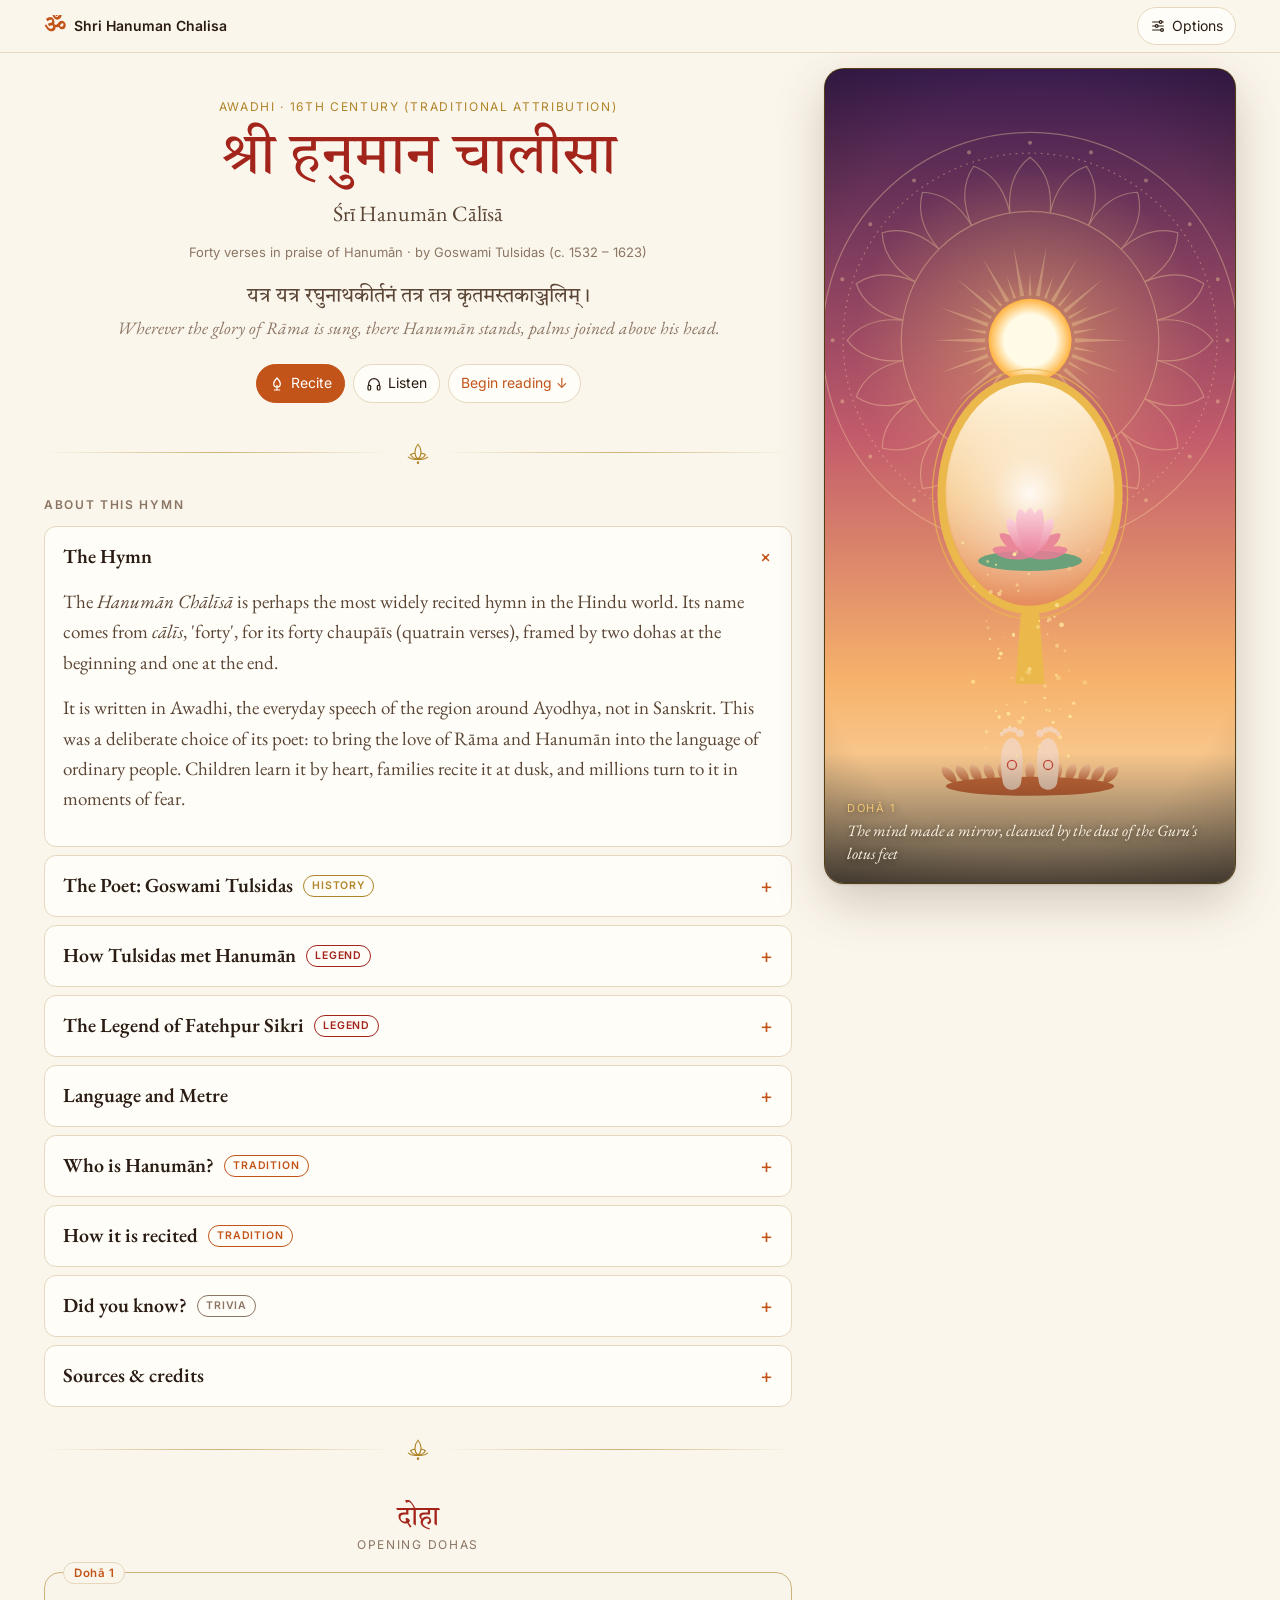
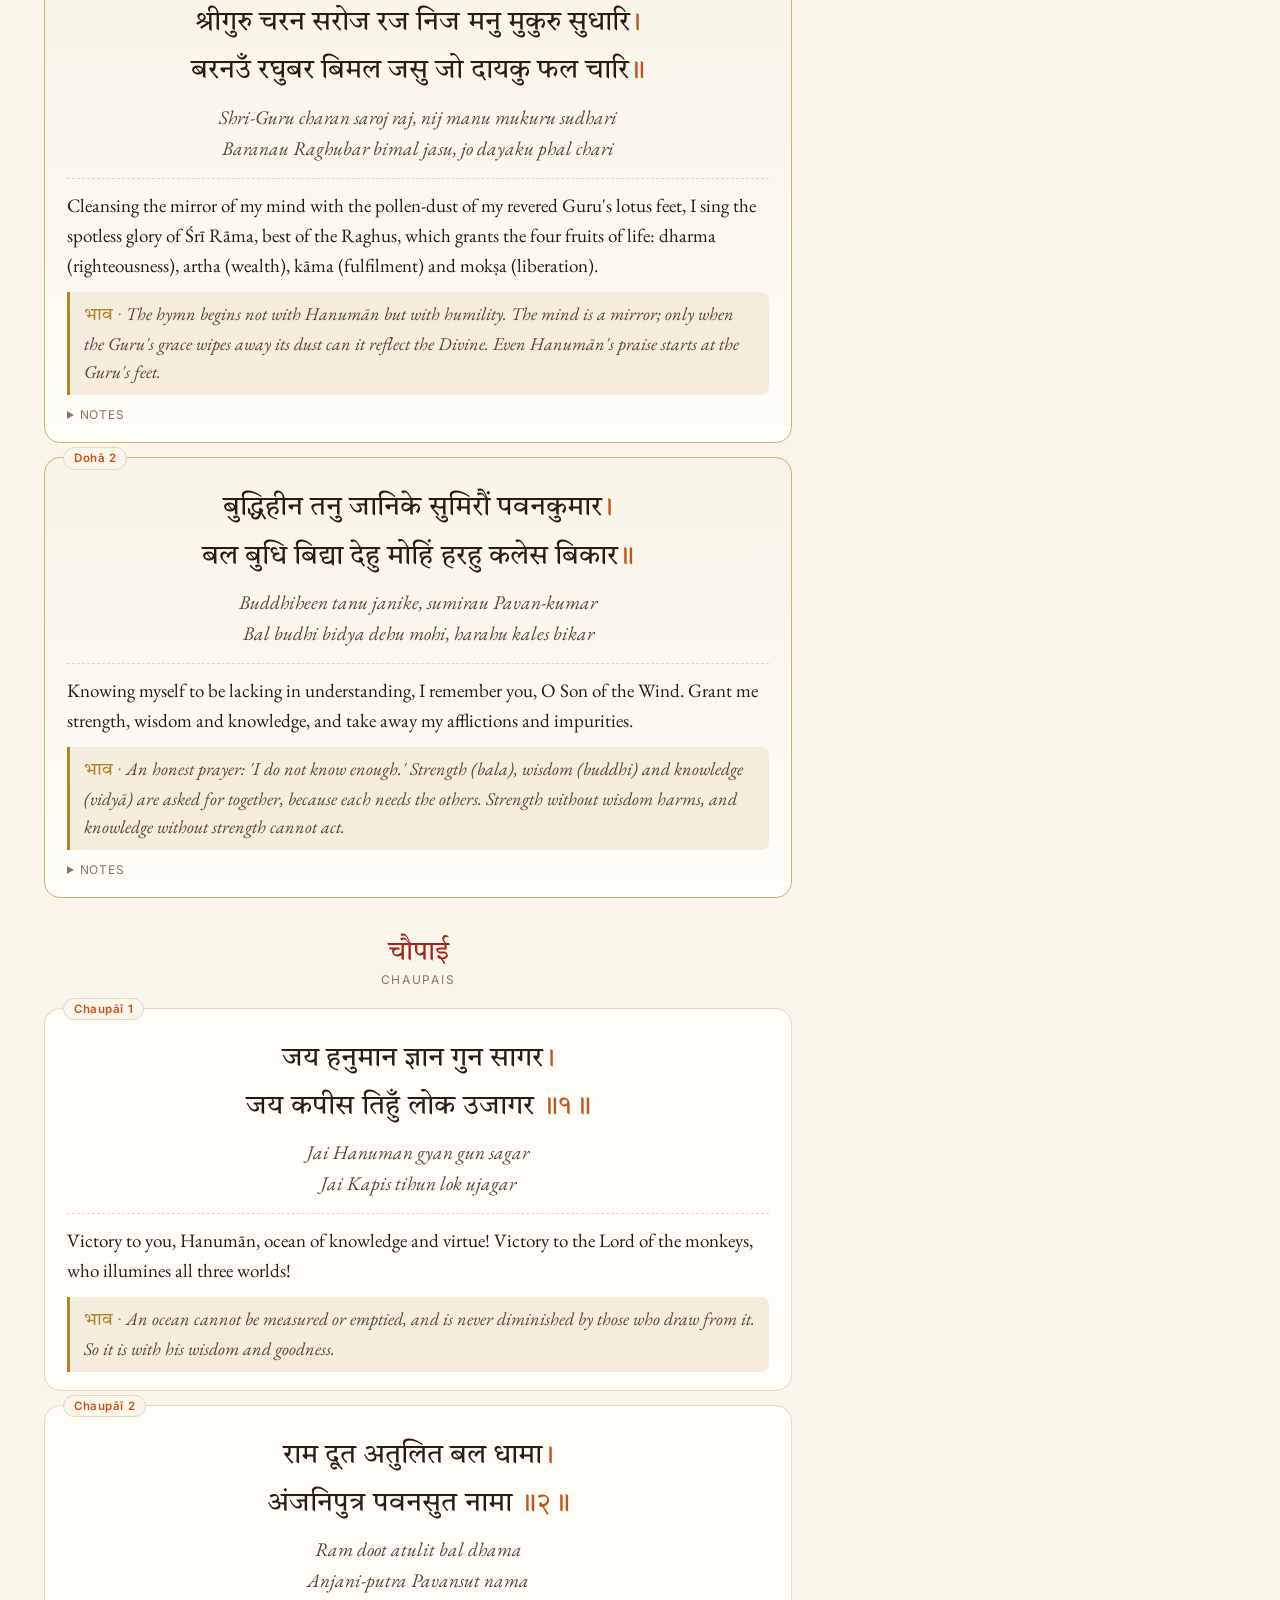
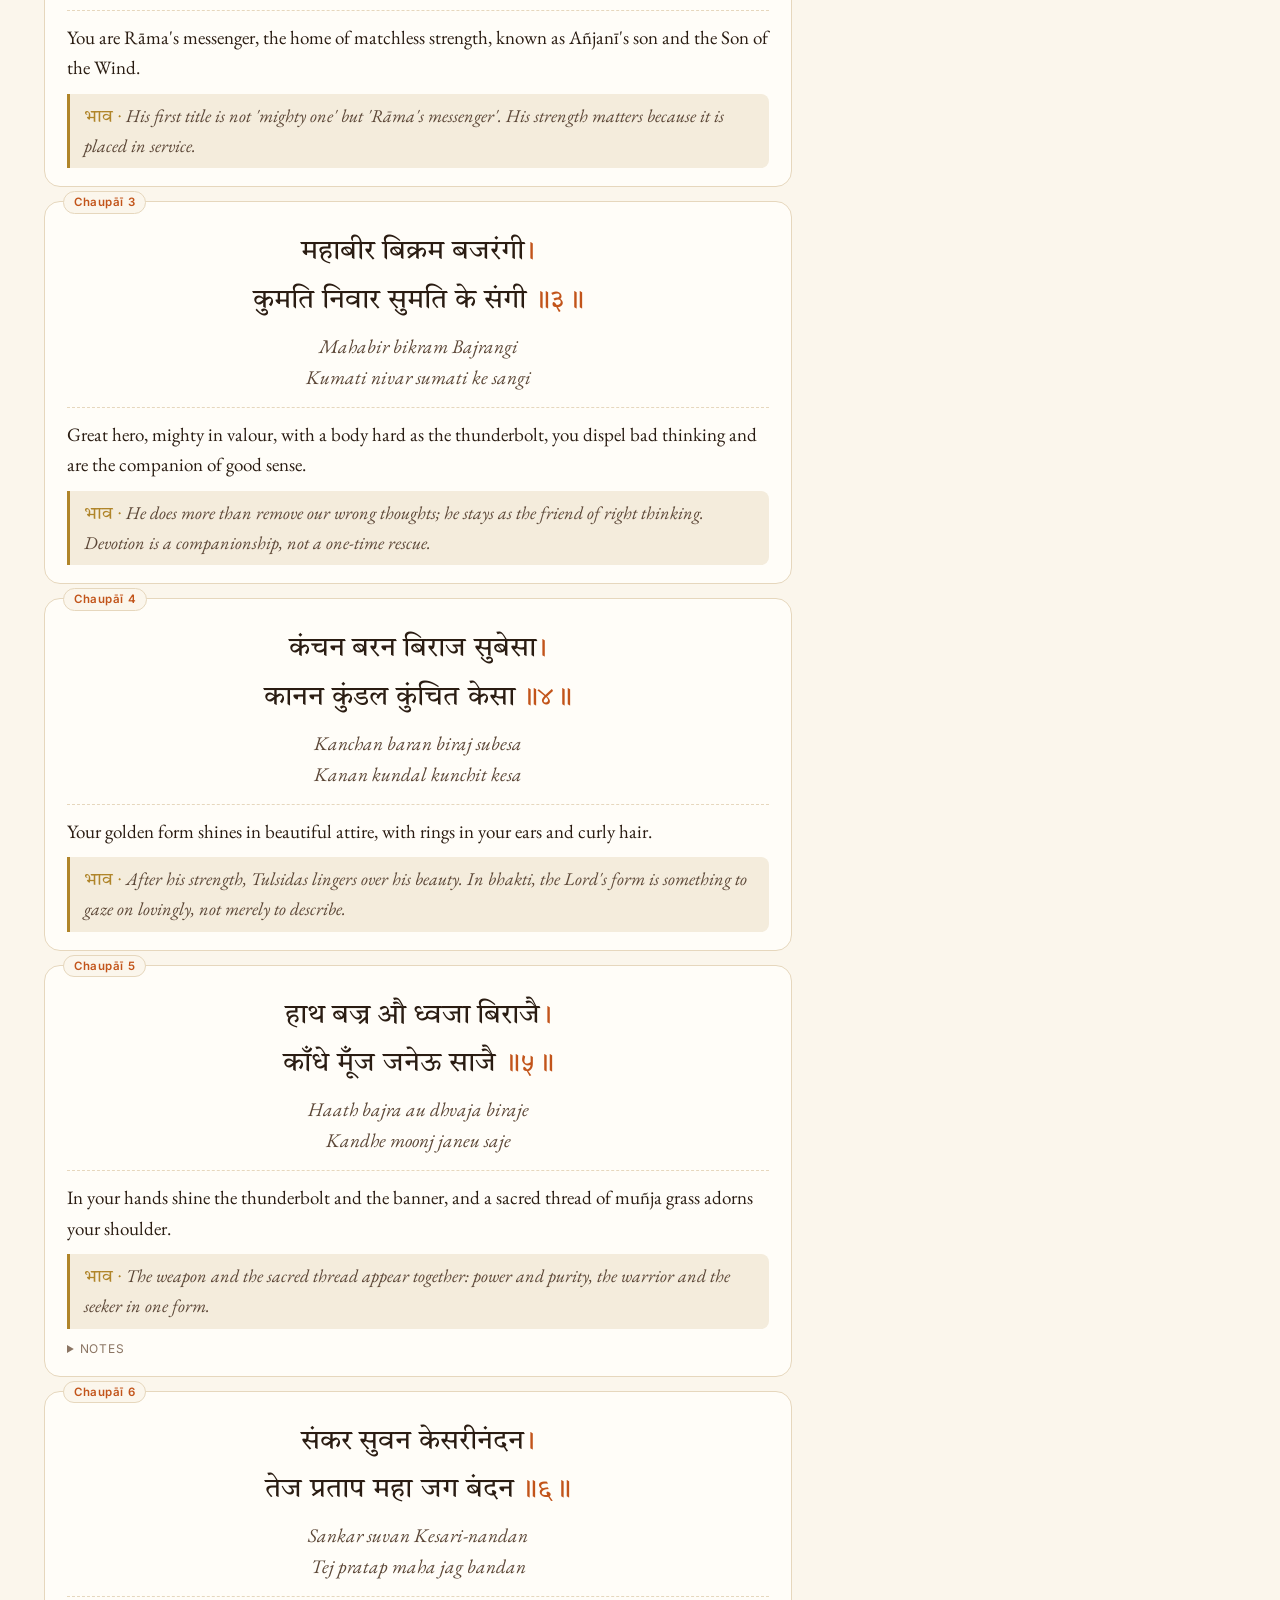
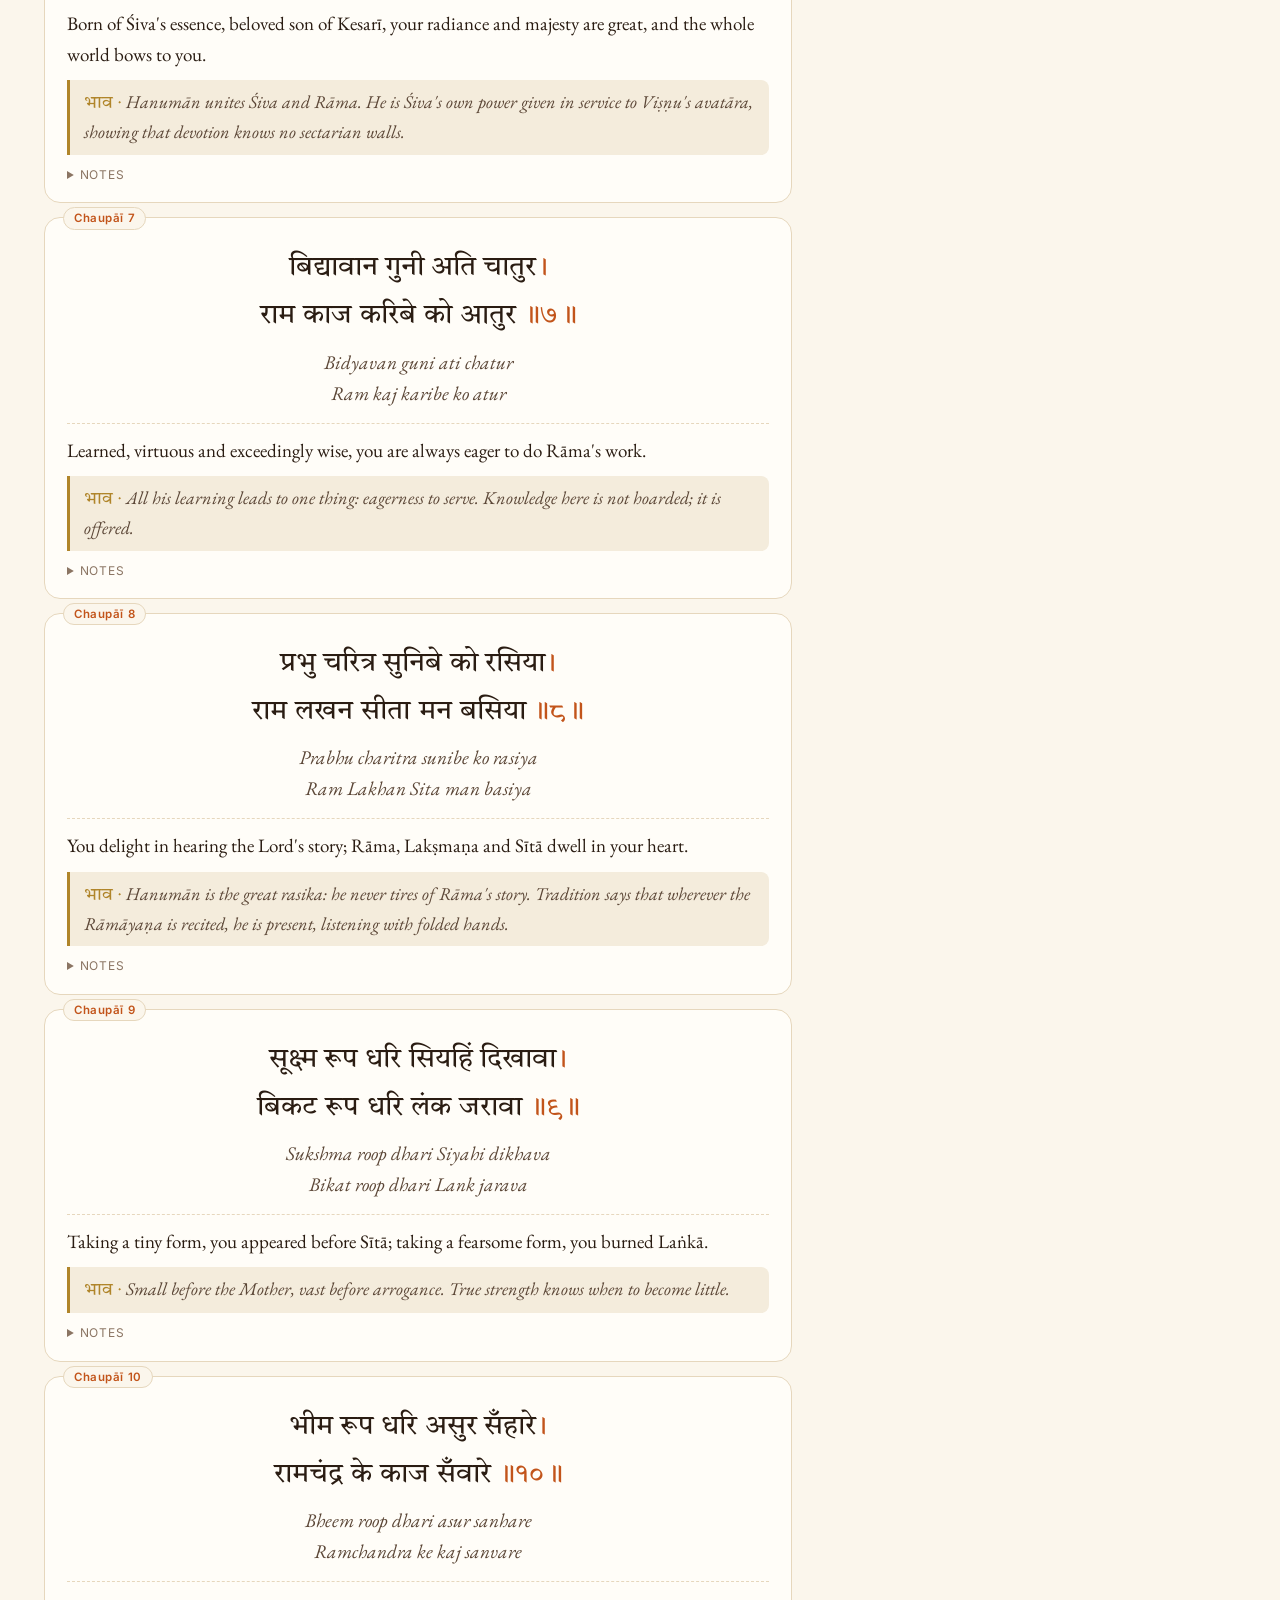
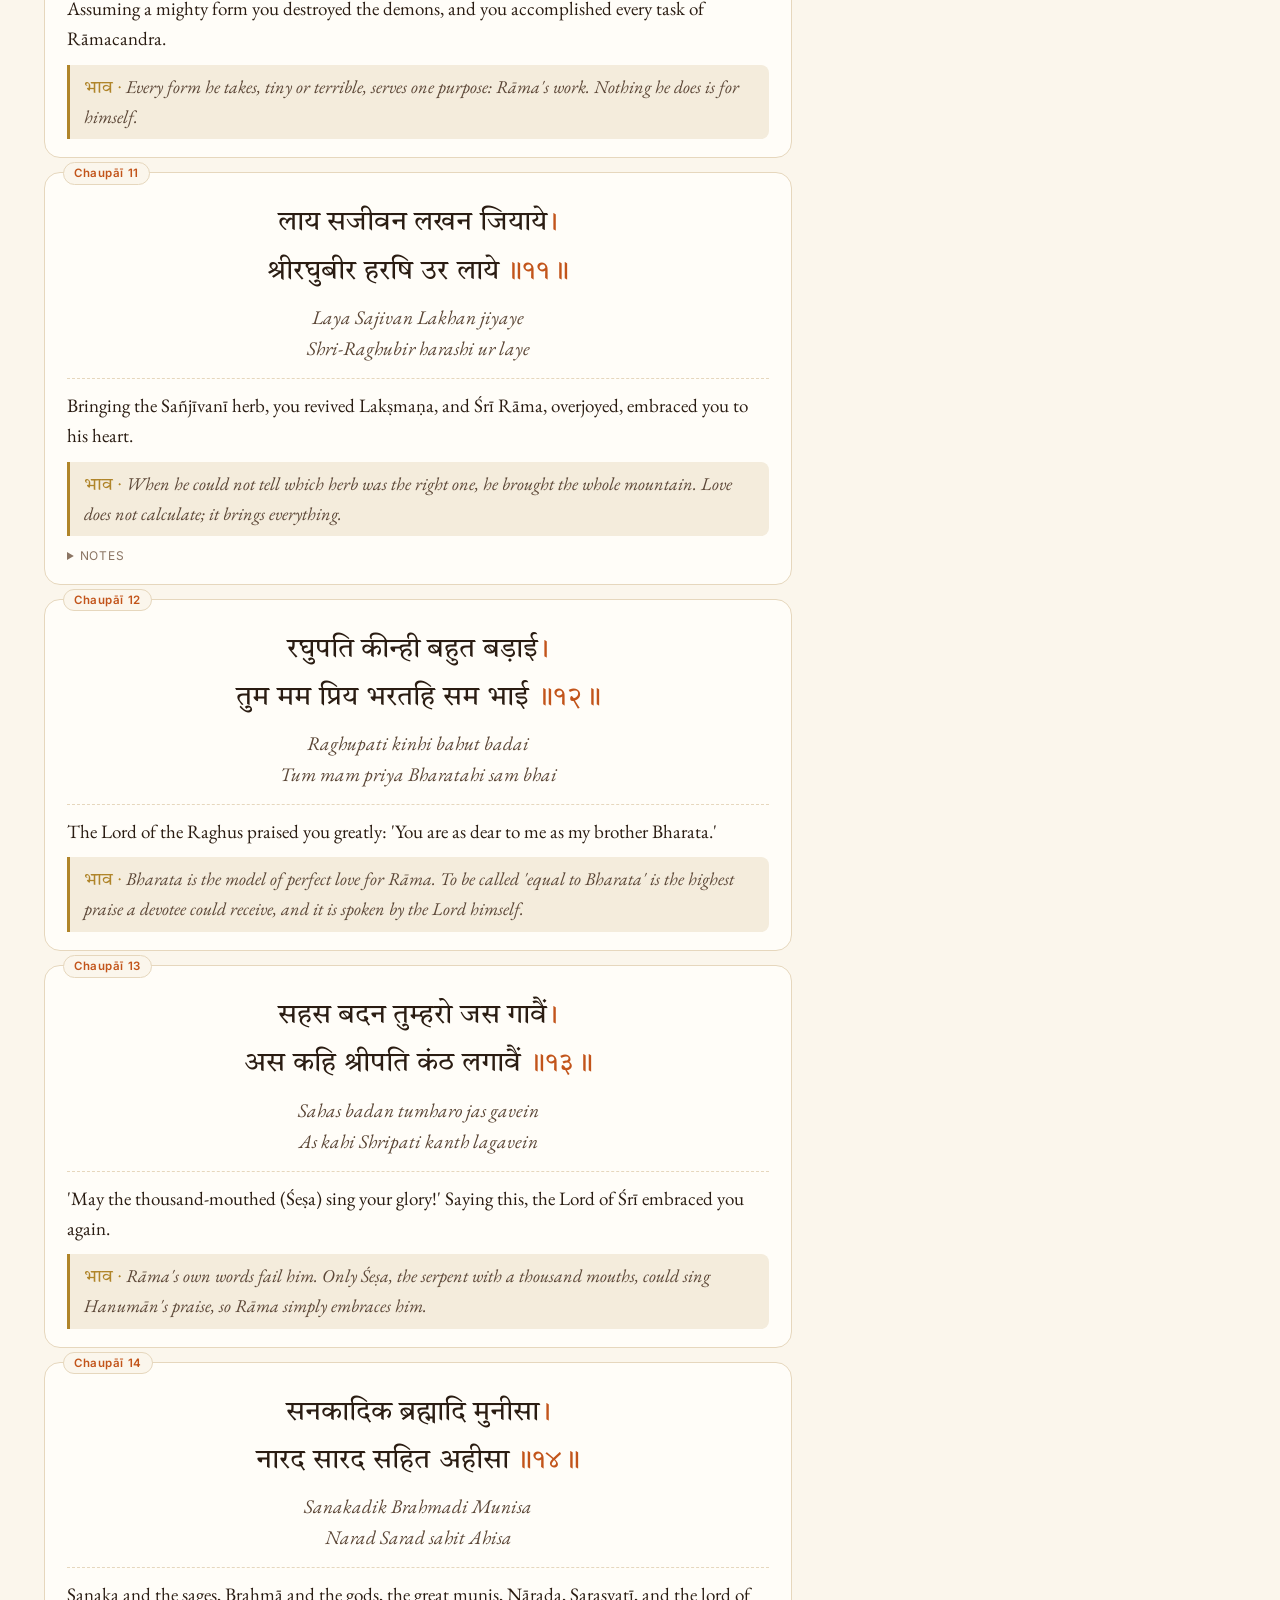
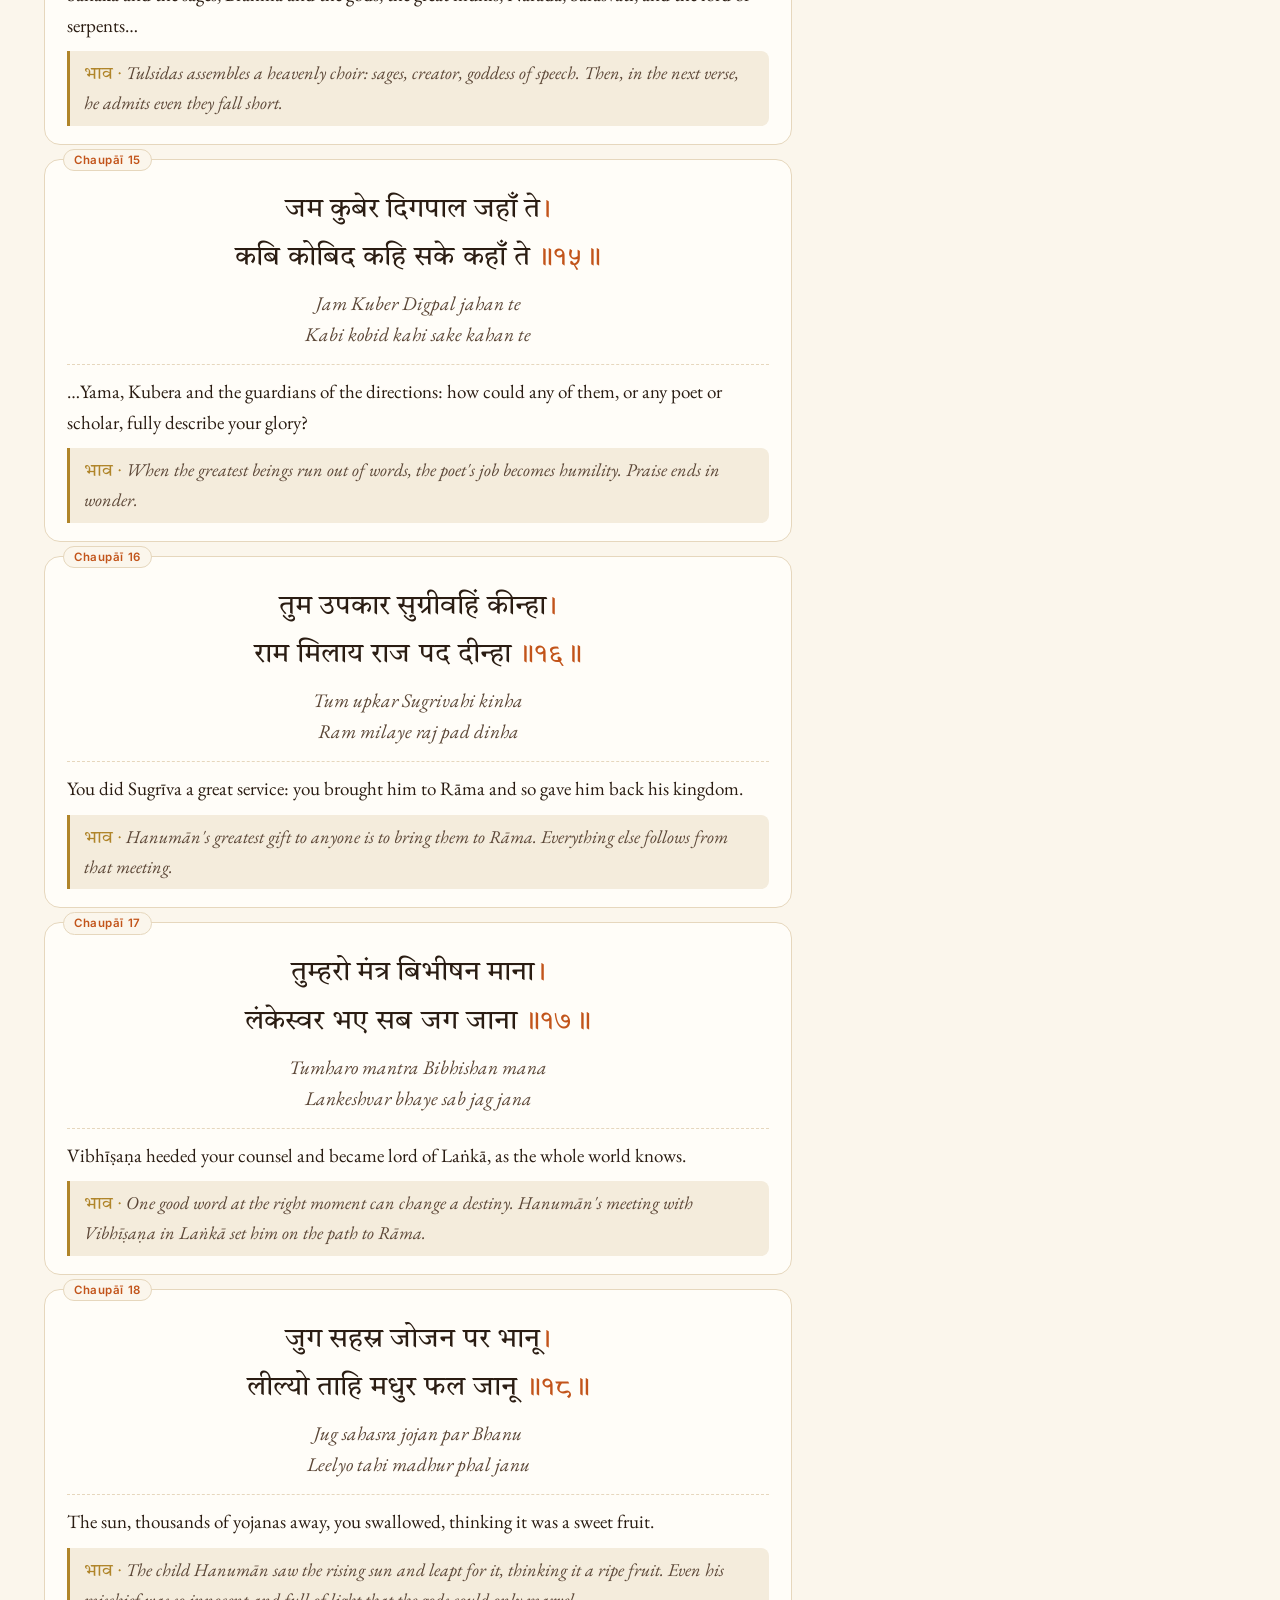
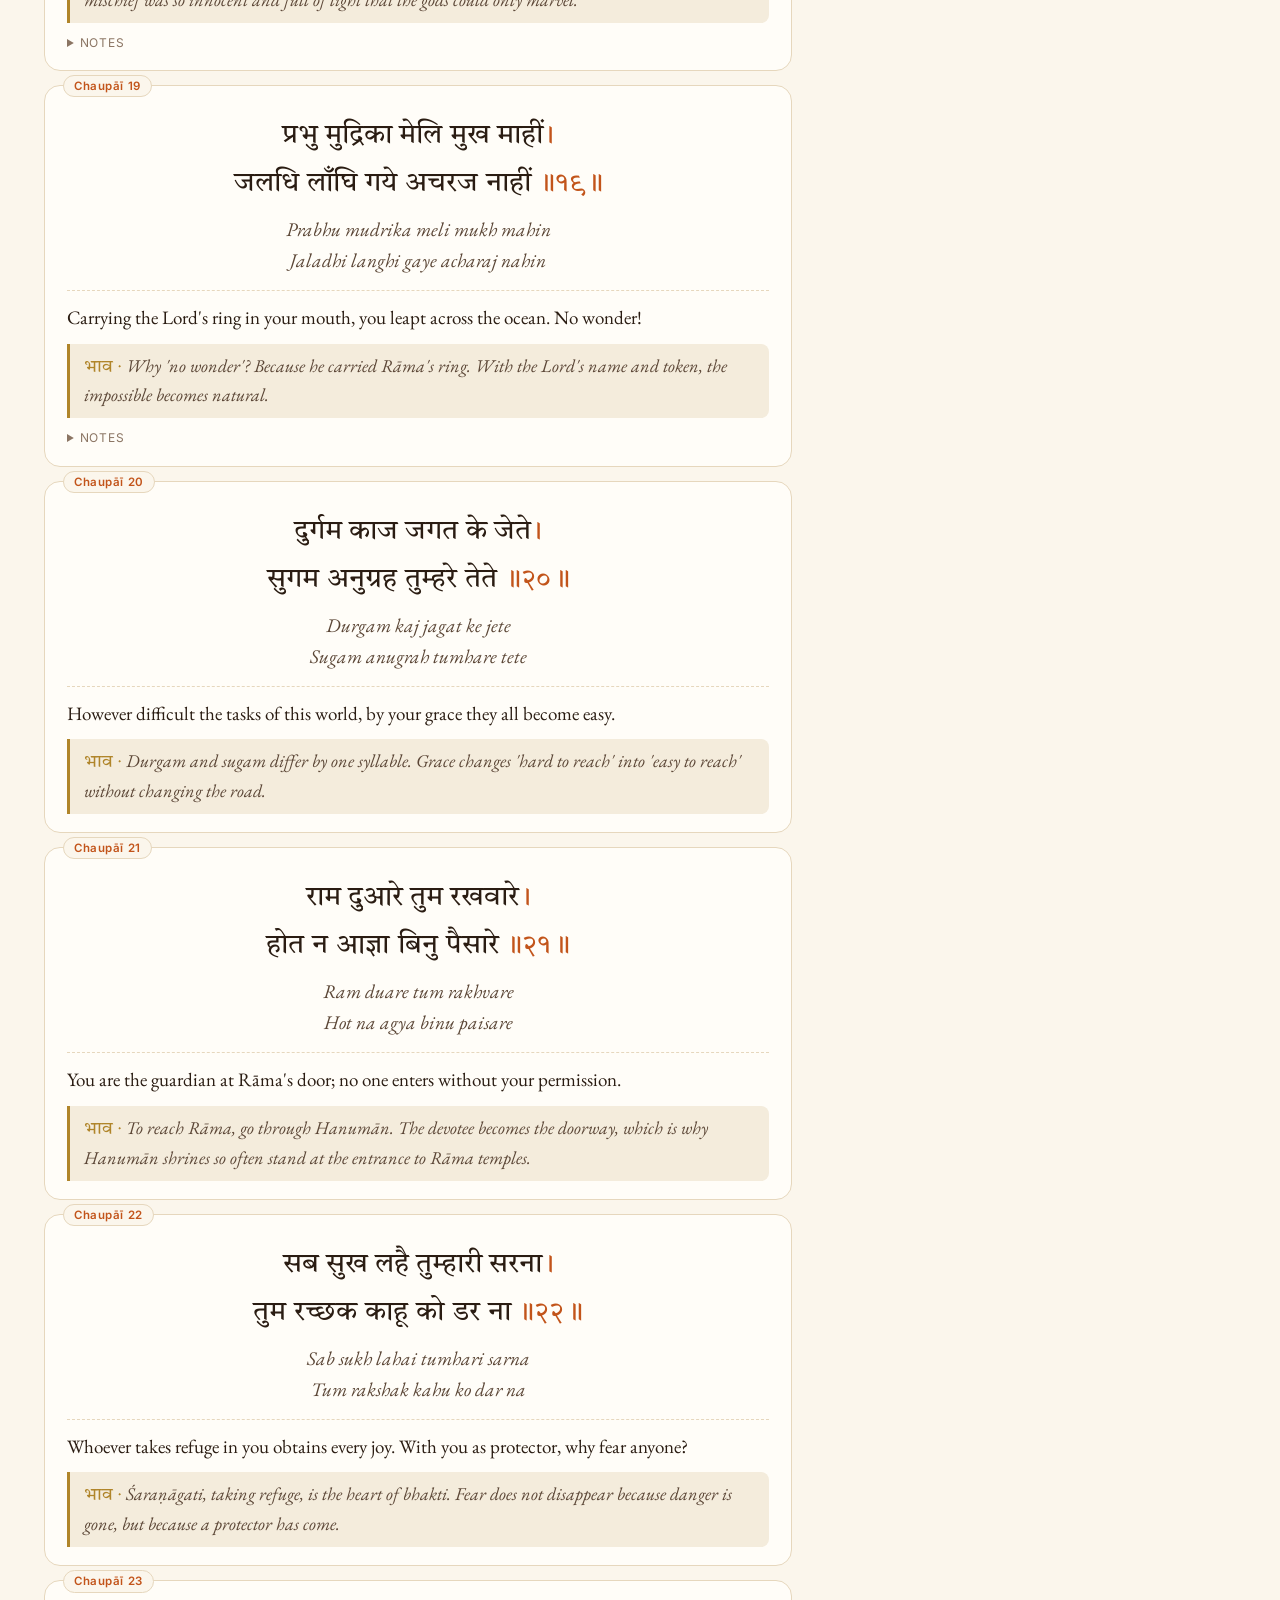
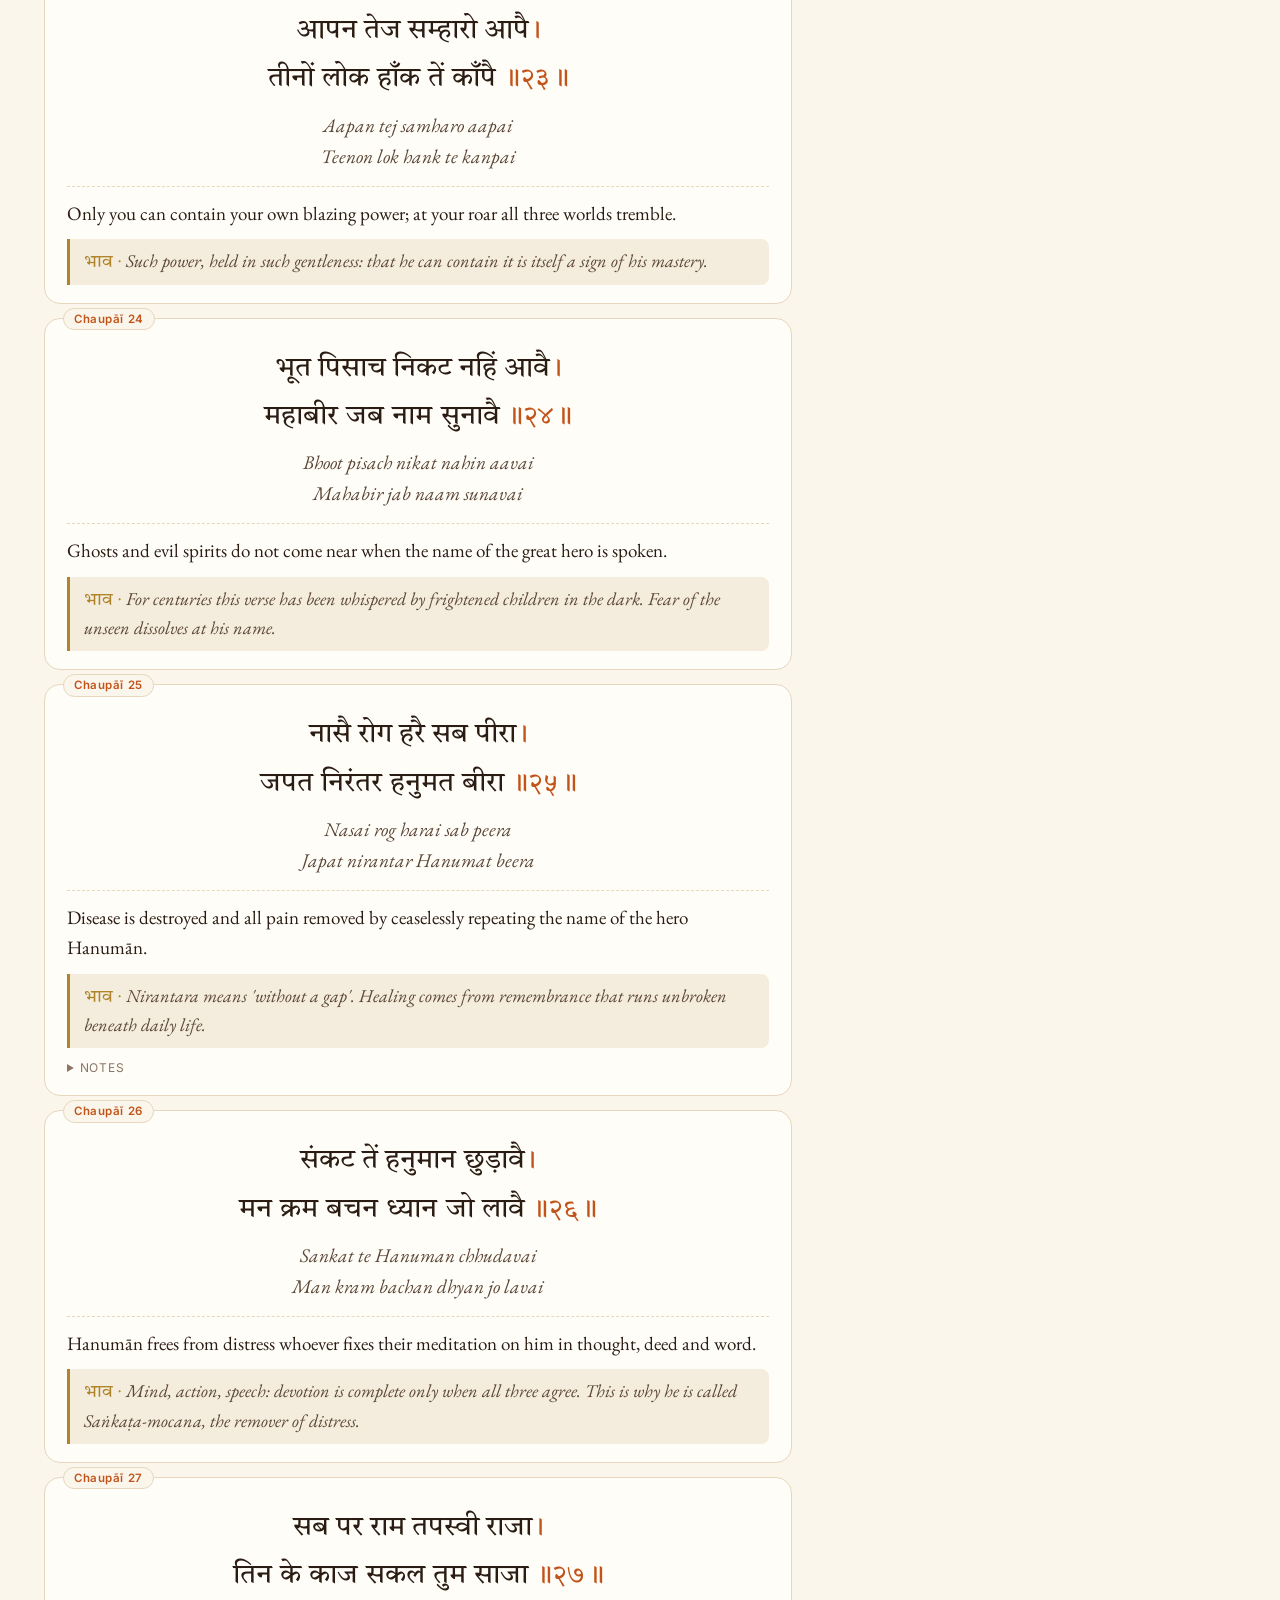
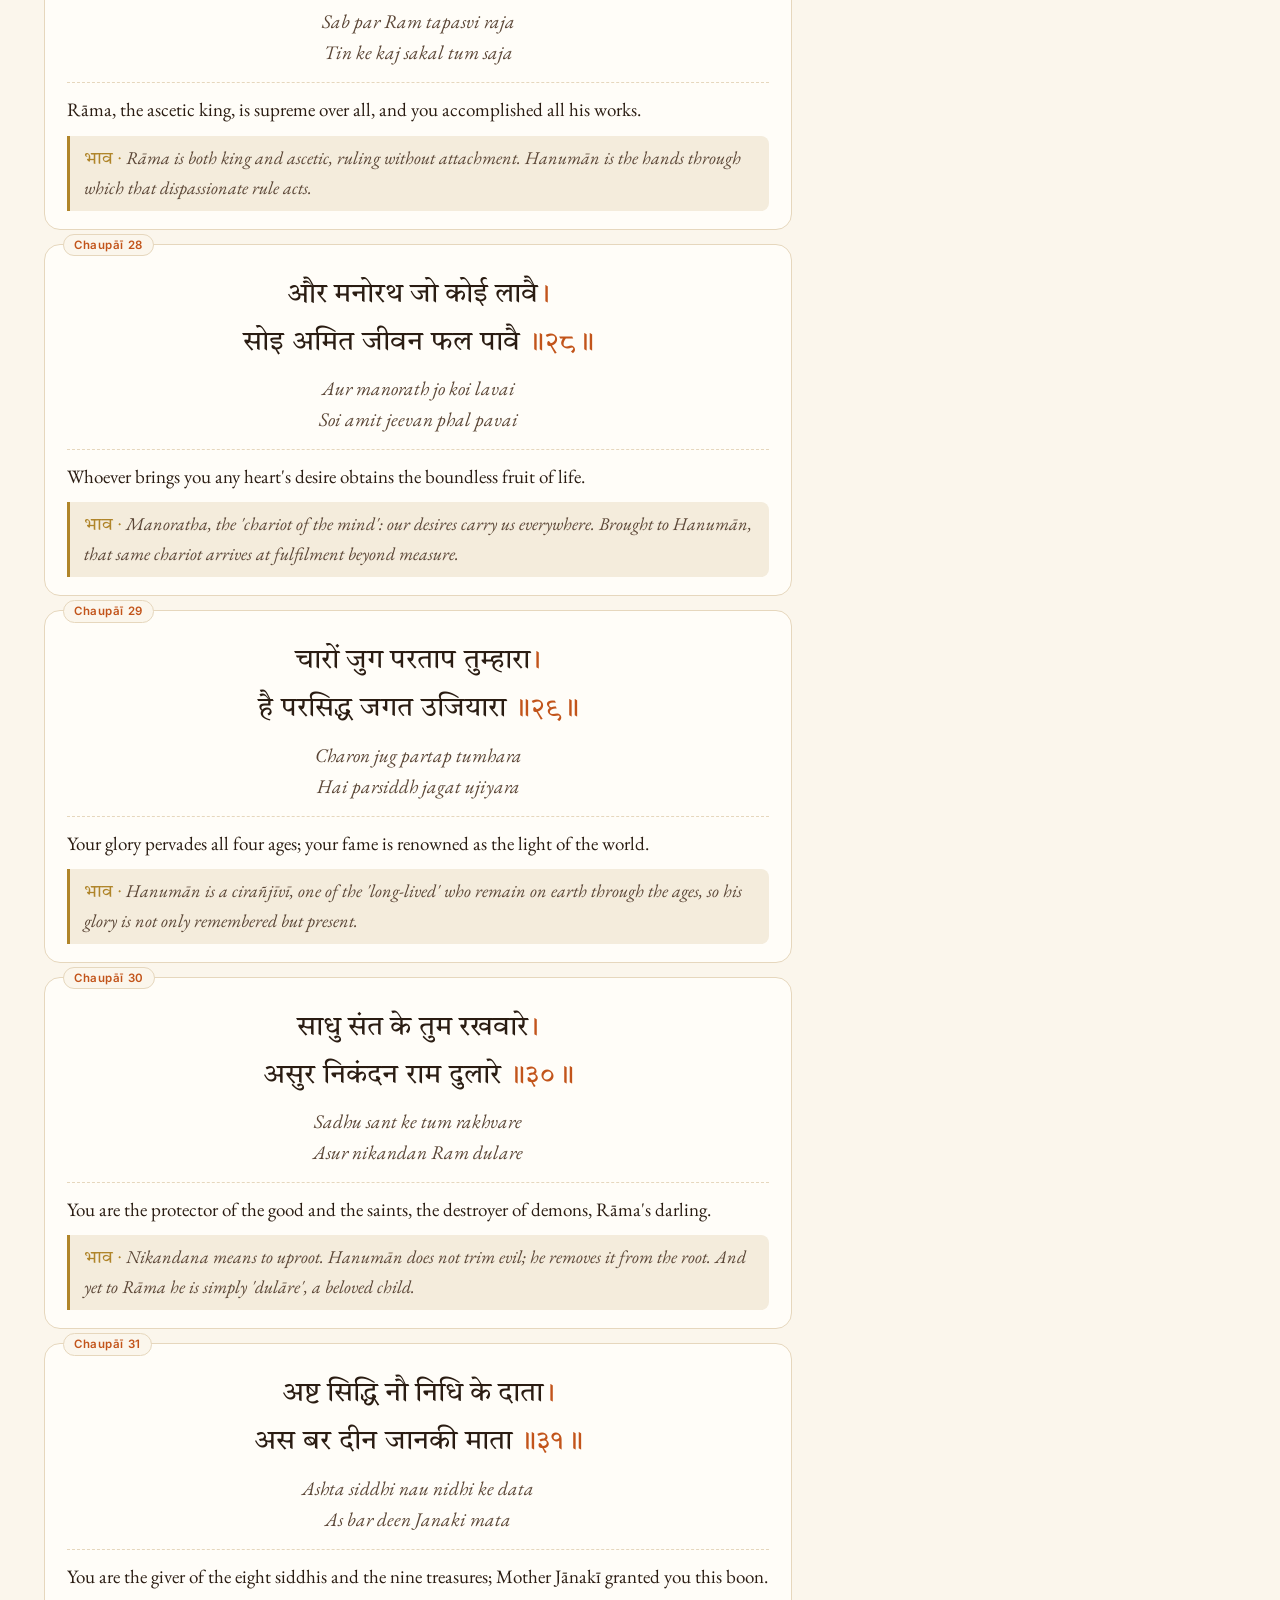
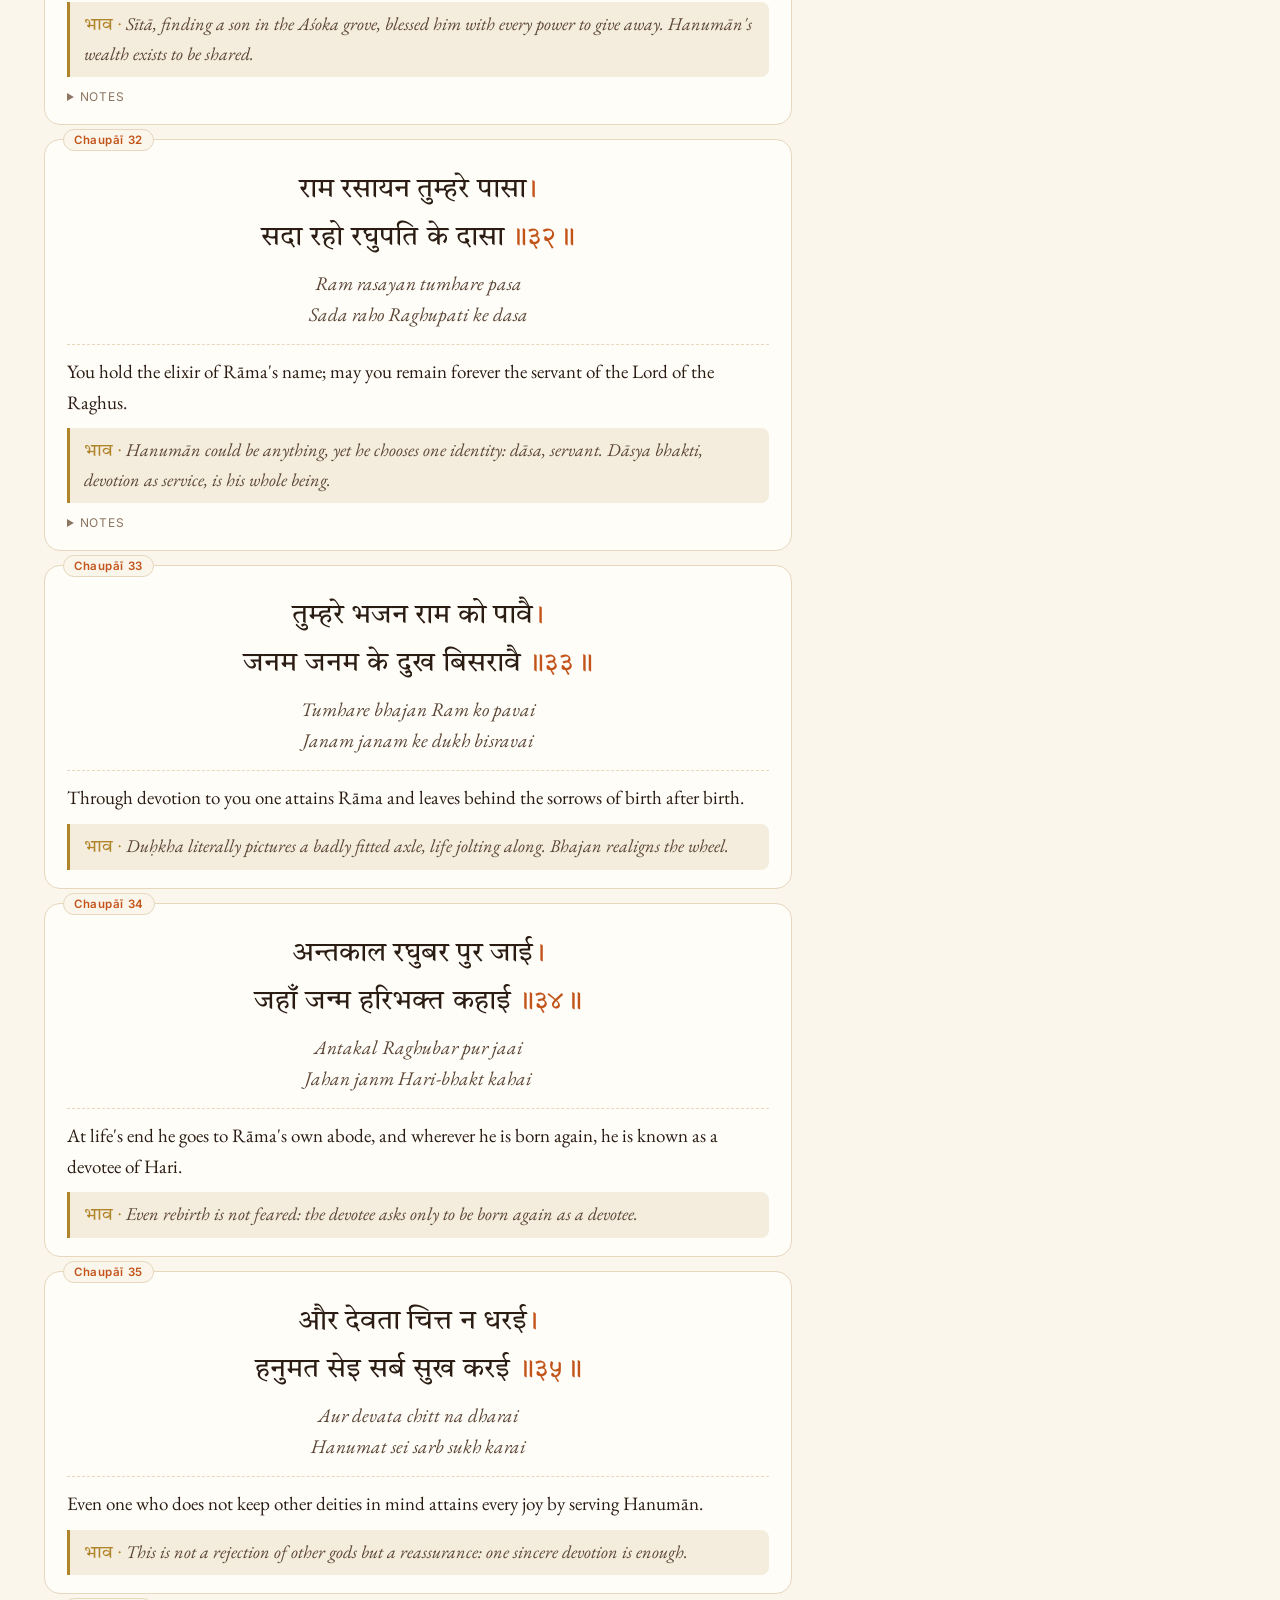
==== commit 1ed892bb: "Add code-drawn illustrations for every verse 43 SVG scenes composed from each verse's bhava and mean" ====
--- a/song.html
+++ b/song.html
@@ -47,6 +47,7 @@
   <script src="assets/js/reader.js"></script>
   <script src="assets/js/audio-sync.js"></script>
   <script src="assets/js/recite.js"></script>
+  <script src="assets/js/art.js"></script>
   <script>
     document.querySelectorAll(".ornament").forEach((o) => (o.innerHTML = DS.icons.lotus));
   </script>
--- a/assets/css/styles.css
+++ b/assets/css/styles.css
@@ -331,6 +331,72 @@
 .toast .deva { font-family: var(--font-deva); font-size: 28px; color: var(--accent-2); }
 .toast .en { font-family: var(--font-ui); font-size: 13px; color: var(--ink-faint); margin-top: 4px; }
 
+/* ───────────── Verse illustrations ───────────── */
+.art, .rart { display: none; }
+.art img, .rart img {
+  position: absolute; inset: 0; width: 100%; height: 100%; object-fit: cover;
+  opacity: 0; transition: opacity .9s ease;
+}
+.art img.on, .rart img.on { opacity: 1; }
+body.has-art .art { display: block; }
+.art .acap {
+  position: absolute; left: 0; right: 0; bottom: 0; padding: 48px 22px 18px;
+  background: linear-gradient(180deg, transparent, rgba(12, 6, 4, .72));
+  color: #fff6e6; font-family: var(--font-body); font-style: italic; font-size: 16px; line-height: 1.4;
+  text-shadow: 0 1px 6px rgba(0, 0, 0, .5);
+}
+.art .acap .alabel {
+  display: block; font-family: var(--font-ui); font-style: normal; font-size: 11px; letter-spacing: .14em;
+  text-transform: uppercase; color: #f3c873; margin-bottom: 4px;
+}
+
+/* Narrow screens: a soft full-screen background behind the text */
+@media (max-width: 1099.98px) {
+  body.has-art .art { position: fixed; inset: 0; z-index: 0; pointer-events: none; }
+  body.has-art .art::after {
+    content: ""; position: absolute; inset: 0;
+    background: linear-gradient(180deg, color-mix(in srgb, var(--bg) 48%, transparent), color-mix(in srgb, var(--bg) 66%, transparent));
+  }
+  body.has-art .art .acap { display: none; }
+  body.has-art main { position: relative; z-index: 1; }
+  body.has-art .verse { background: color-mix(in srgb, var(--bg-elev) 66%, transparent); backdrop-filter: blur(3px); -webkit-backdrop-filter: blur(3px); }
+  body.has-art .verse.doha { background: color-mix(in srgb, var(--bg-elev) 62%, transparent); }
+  body.has-art .bhava { background: color-mix(in srgb, var(--bg-sunk) 70%, transparent); }
+  body.has-art .verse.playing { background: color-mix(in srgb, var(--highlight) 90%, transparent); }
+  body.has-art .about details { background: color-mix(in srgb, var(--bg-elev) 82%, transparent); }
+}
+
+/* Wide screens: a framed panel beside the text */
+@media (min-width: 1100px) {
+  :root {
+    --artw: clamp(300px, calc(100vw - 780px - 88px), 500px);
+    --mainx: max(16px, calc((100vw - 780px - var(--artw) - 32px) / 2));
+  }
+  body.has-art main.wrap { margin-left: var(--mainx); margin-right: 0; }
+  body.has-art .topbar .wrap { max-width: calc(780px + var(--artw) + 32px); }
+  body.has-art .art {
+    position: fixed; z-index: 20; top: 68px; bottom: 16px; width: var(--artw);
+    left: calc(var(--mainx) + 780px + 16px);
+    border-radius: 20px; overflow: hidden; background: #1a0f0a;
+    box-shadow: 0 1px 2px rgba(0,0,0,.12), 0 18px 50px rgba(60, 30, 10, .22);
+    border: 1px solid color-mix(in srgb, var(--gold) 40%, transparent);
+  }
+  body.has-art .player { left: calc(var(--mainx) + 390px); width: min(760px, calc(100vw - 24px)); }
+}
+
+/* Recitation mode: the illustration fills the background */
+.recite > * { position: relative; z-index: 1; }
+body.has-art .recite .rart { display: block; position: absolute; inset: 0; z-index: 0; pointer-events: none; }
+body.has-art .recite .rart::after {
+  content: ""; position: absolute; inset: 0;
+  background: radial-gradient(ellipse at 50% 45%, color-mix(in srgb, var(--bg) 82%, transparent), color-mix(in srgb, var(--bg) 55%, transparent) 75%);
+}
+.recite > .rart { position: absolute; overflow: hidden; }
+body.has-art .recite .rart::before {
+  content: ""; position: absolute; inset: -60px; background: var(--u, none) center / cover no-repeat; filter: blur(28px) saturate(1.1);
+}
+@media (min-aspect-ratio: 4/5) { .recite .rart img { object-fit: contain; } }
+
 /* ───────────── Footer ───────────── */
 footer { text-align: center; color: var(--ink-faint); font-family: var(--font-ui); font-size: 12.5px; padding: 30px 0 48px; }
 
